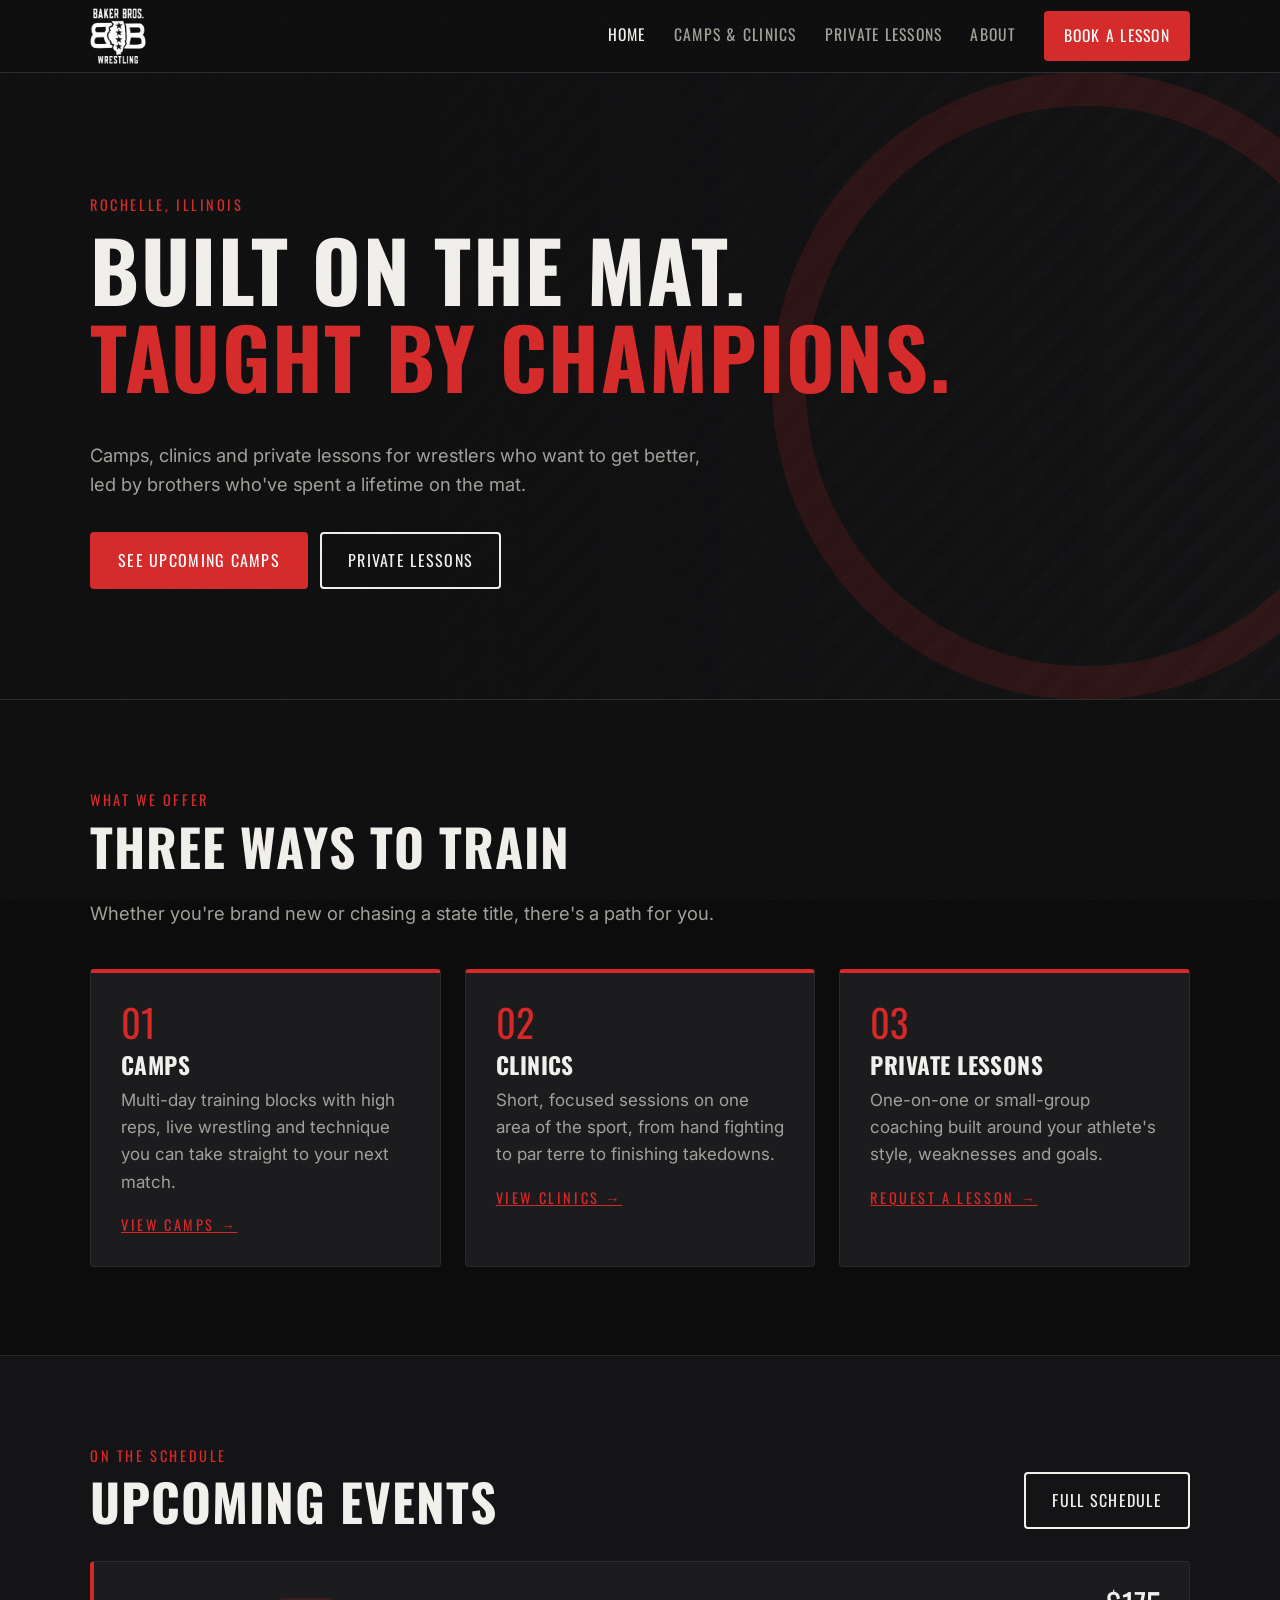
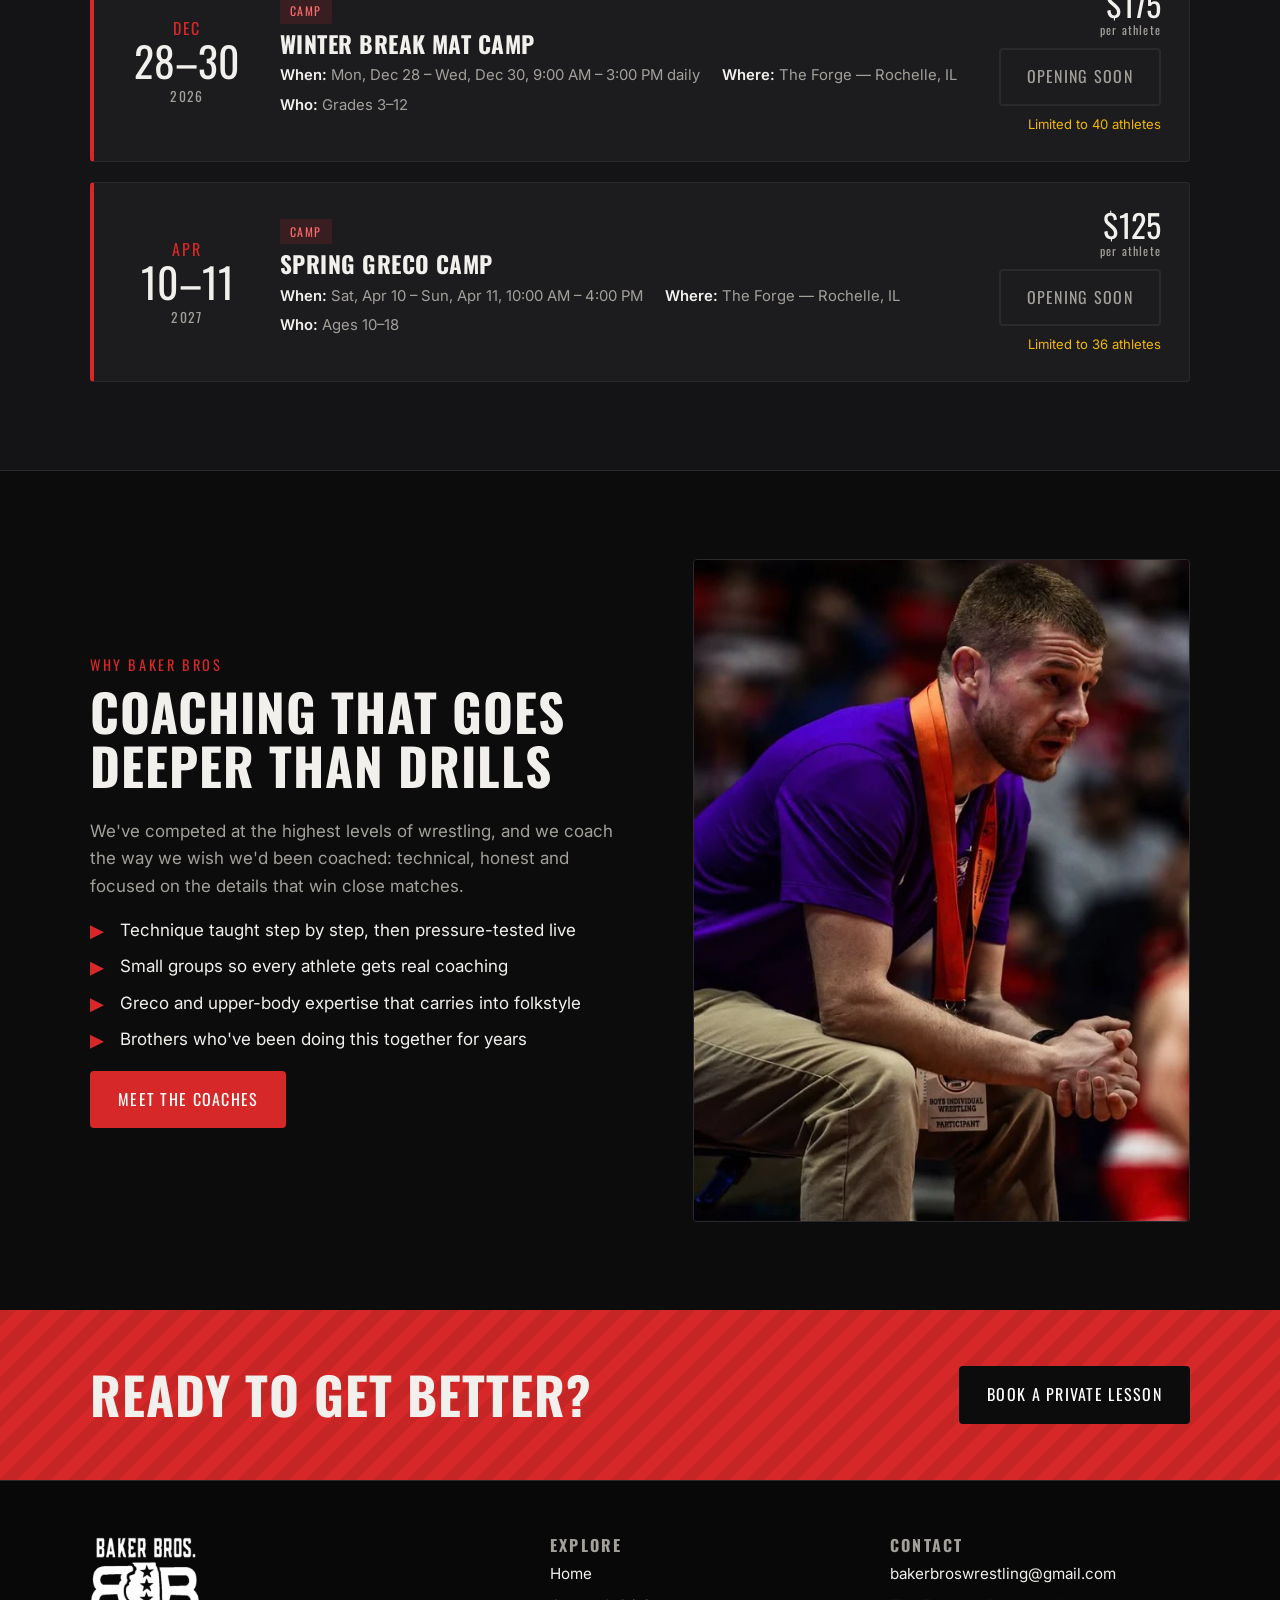
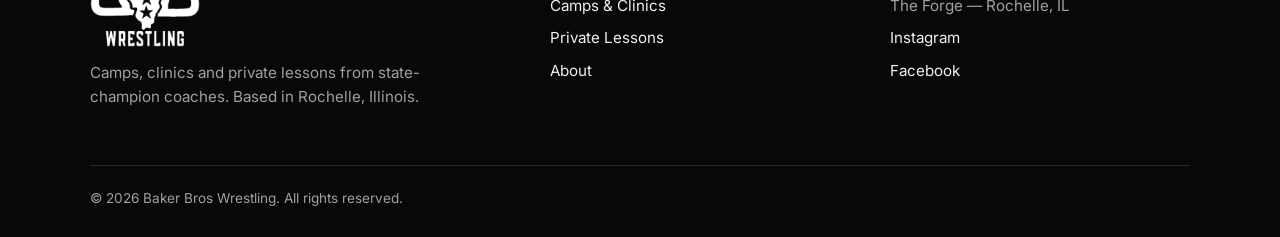
==== index.html @ e5798cdc "Simplify Why Baker Bros wording to highest levels of wrestling Co-Authored-By: Claude Sonnet 5 <nore" ====
<!DOCTYPE html>
<html lang="en">
<head>
  <meta charset="UTF-8">
  <meta name="viewport" content="width=device-width, initial-scale=1">
  <title>Baker Bros Wrestling | Camps, Clinics & Private Lessons</title>
  <meta name="description" content="Wrestling camps, clinics and private lessons in Rochelle, Illinois, led by 2x Illinois state champion and Greco-Roman All-American Nelson Baker.">
  <link rel="icon" href="data:image/svg+xml,<svg xmlns='http://www.w3.org/2000/svg' viewBox='0 0 100 100'><rect width='100' height='100' fill='%230c0c0d'/><text x='50' y='70' font-size='62' font-family='Arial Black,Arial' font-weight='900' text-anchor='middle' fill='%23d62828'>BB</text></svg>">
  <link rel="preconnect" href="https://fonts.googleapis.com">
  <link rel="preconnect" href="https://fonts.gstatic.com" crossorigin>
  <link href="https://fonts.googleapis.com/css2?family=Inter:wght@400;600&family=Oswald:wght@500;700&display=swap" rel="stylesheet">
  <link rel="stylesheet" href="styles.css">
</head>
<body data-page="home">
  <header id="site-header"></header>

  <main>
    <section class="hero">
      <div class="container">
        <span class="eyebrow">Rochelle, Illinois</span>
        <h1>Built on the mat.<span>Taught by champions.</span></h1>
        <p class="lead">Camps, clinics and private lessons for wrestlers who want to get better, led by brothers who've spent a lifetime on the mat.</p>
        <div class="btn-row">
          <a class="btn" href="camps.html">See Upcoming Camps</a>
          <a class="btn ghost" href="lessons.html">Private Lessons</a>
        </div>
      </div>
    </section>

    <section class="section">
      <div class="container">
        <span class="eyebrow">What we offer</span>
        <h2>Three ways to train</h2>
        <p class="lead" style="margin-bottom:40px">Whether you're brand new or chasing a state title, there's a path for you.</p>
        <div class="grid grid-3">
          <div class="card accent-top">
            <span class="num">01</span>
            <h3>Camps</h3>
            <p class="muted">Multi-day training blocks with high reps, live wrestling and technique you can take straight to your next match.</p>
            <a href="camps.html" class="eyebrow" style="margin:0">View camps →</a>
          </div>
          <div class="card accent-top">
            <span class="num">02</span>
            <h3>Clinics</h3>
            <p class="muted">Short, focused sessions on one area of the sport, from hand fighting to par terre to finishing takedowns.</p>
            <a href="camps.html" class="eyebrow" style="margin:0">View clinics →</a>
          </div>
          <div class="card accent-top">
            <span class="num">03</span>
            <h3>Private Lessons</h3>
            <p class="muted">One-on-one or small-group coaching built around your athlete's style, weaknesses and goals.</p>
            <a href="lessons.html" class="eyebrow" style="margin:0">Request a lesson →</a>
          </div>
        </div>
      </div>
    </section>

    <section class="section alt">
      <div class="container">
        <div style="display:flex;justify-content:space-between;align-items:end;gap:20px;flex-wrap:wrap;margin-bottom:32px">
          <div>
            <span class="eyebrow">On the schedule</span>
            <h2 style="margin:0">Upcoming events</h2>
          </div>
          <a class="btn ghost" href="camps.html">Full Schedule</a>
        </div>
        <div id="event-list" class="events" data-limit="2" data-compact="true"></div>
      </div>
    </section>

    <section class="section">
      <div class="container split">
        <div>
          <span class="eyebrow">Why Baker Bros</span>
          <h2>Coaching that goes deeper than drills</h2>
          <p class="muted">We've competed at the highest levels of wrestling, and we coach the way we wish we'd been coached: technical, honest and focused on the details that win close matches.</p>
          <ul class="checklist">
            <li>Technique taught step by step, then pressure-tested live</li>
            <li>Small groups so every athlete gets real coaching</li>
            <li>Greco and upper-body expertise that carries into folkstyle</li>
            <li>Brothers who've been doing this together for years</li>
          </ul>
          <a class="btn" href="about.html">Meet the Coaches</a>
        </div>
        <img class="photo tall" src="images/coach-on-the-mat.webp" alt="A Baker Bros coach watching a match from the edge of the mat" width="597" height="807" loading="lazy">
      </div>
    </section>

    <section class="cta-band">
      <div class="container">
        <h2>Ready to get better?</h2>
        <a class="btn" href="lessons.html#request">Book a Private Lesson</a>
      </div>
    </section>
  </main>

  <footer id="site-footer"></footer>
  <script src="site-data.js"></script>
  <script src="main.js"></script>
</body>
</html>
---- styles.css ----
/* ===========================================================
   Baker Bros Wrestling — site styles
   Change the brand colors in :root to restyle the whole site.
   =========================================================== */
:root {
  --bg: #0c0c0d;
  --bg-2: #141416;
  --bg-3: #1c1c1f;
  --line: #2a2a2e;
  --text: #f2f0ec;
  --muted: #a3a09a;
  --accent: #d62828;        /* main brand red */
  --accent-2: #f2b705;      /* gold highlight */
  --radius: 4px;
  --max: 1140px;
  --head: "Oswald", "Arial Narrow", sans-serif;
  --body: "Inter", system-ui, -apple-system, sans-serif;
}

* { box-sizing: border-box; }
html { scroll-behavior: smooth; }
body {
  margin: 0;
  background: var(--bg);
  color: var(--text);
  font-family: var(--body);
  font-size: 17px;
  line-height: 1.6;
  -webkit-font-smoothing: antialiased;
}
/* subtle grain for the gritty feel */
body::before {
  content: "";
  position: fixed; inset: 0;
  pointer-events: none; z-index: 100;
  opacity: .05;
  background-image: url("data:image/svg+xml,%3Csvg xmlns='http://www.w3.org/2000/svg' width='160' height='160'%3E%3Cfilter id='n'%3E%3CfeTurbulence type='fractalNoise' baseFrequency='.9' numOctaves='2'/%3E%3C/filter%3E%3Crect width='100%25' height='100%25' filter='url(%23n)'/%3E%3C/svg%3E");
}

img { max-width: 100%; display: block; }
a { color: inherit; }
h1, h2, h3, h4 {
  font-family: var(--head);
  text-transform: uppercase;
  letter-spacing: .02em;
  line-height: 1.05;
  margin: 0 0 .5em;
}
h1 { font-size: clamp(2.6rem, 7vw, 5.2rem); }
h2 { font-size: clamp(2rem, 4.5vw, 3.2rem); }
h3 { font-size: 1.45rem; }
p { margin: 0 0 1em; }

.container { width: 100%; max-width: var(--max); margin: 0 auto; padding: 0 20px; }
.section { padding: 88px 0; }
.section.alt { background: var(--bg-2); border-top: 1px solid var(--line); border-bottom: 1px solid var(--line); }
.eyebrow {
  font-family: var(--head);
  color: var(--accent);
  text-transform: uppercase;
  letter-spacing: .18em;
  font-size: .9rem;
  margin-bottom: .6em;
  display: block;
}
.lead { font-size: 1.15rem; color: var(--muted); max-width: 640px; }
.muted { color: var(--muted); }

/* ---------- buttons ---------- */
.btn {
  display: inline-block;
  font-family: var(--head);
  text-transform: uppercase;
  letter-spacing: .08em;
  font-size: 1rem;
  text-decoration: none;
  padding: 14px 26px;
  border-radius: var(--radius);
  border: 2px solid var(--accent);
  background: var(--accent);
  color: #fff;
  cursor: pointer;
  transition: background .15s, color .15s, transform .15s;
}
.btn:hover { background: #b51f1f; border-color: #b51f1f; transform: translateY(-1px); }
.btn.ghost { background: transparent; color: var(--text); border-color: var(--text); }
.btn.ghost:hover { background: var(--text); color: var(--bg); }
.btn.disabled { background: var(--bg-3); border-color: var(--line); color: var(--muted); pointer-events: none; }
.btn-row { display: flex; flex-wrap: wrap; gap: 12px; }

/* ---------- header / nav ---------- */
.site-header {
  position: sticky; top: 0; z-index: 50;
  background: rgba(12,12,13,.92);
  backdrop-filter: blur(8px);
  border-bottom: 1px solid var(--line);
}
.nav { display: flex; align-items: center; justify-content: space-between; height: 72px; }
.logo { text-decoration: none; display: flex; line-height: 1; }
.logo img { height: 56px; width: auto; }
.logo-footer img { height: 110px; }
.nav-links { display: flex; align-items: center; gap: 28px; list-style: none; margin: 0; padding: 0; }
.nav-links a {
  font-family: var(--head); text-transform: uppercase; letter-spacing: .08em;
  text-decoration: none; font-size: .98rem; color: var(--muted);
}
.nav-links a:hover, .nav-links a.active { color: var(--text); }
.nav-links .btn { color: #fff; padding: 10px 18px; }
.nav-toggle { display: none; background: none; border: 0; color: var(--text); font-size: 1.8rem; cursor: pointer; }

@media (max-width: 800px) {
  .nav-toggle { display: block; }
  .nav-links {
    display: none;
    position: absolute; top: 72px; left: 0; right: 0;
    flex-direction: column; align-items: stretch; gap: 0;
    background: var(--bg-2); border-bottom: 1px solid var(--line);
  }
  .nav-links.open { display: flex; }
  .nav-links li a { display: block; padding: 16px 20px; border-top: 1px solid var(--line); }
  .nav-links .btn { margin: 12px 20px 16px; text-align: center; }
}

/* ---------- hero ---------- */
.hero {
  position: relative;
  padding: 120px 0 110px;
  overflow: hidden;
  background:
    linear-gradient(90deg, rgba(12,12,13,.96) 30%, rgba(12,12,13,.55)),
    repeating-linear-gradient(135deg, #17171a 0 14px, #121214 14px 28px);
  border-bottom: 1px solid var(--line);
}
.hero::after {
  content: "";
  position: absolute; right: -120px; top: 50%;
  width: 560px; height: 560px; transform: translateY(-50%);
  border: 34px solid var(--accent); border-radius: 50%;
  opacity: .14;
}
.hero .container { position: relative; z-index: 1; }
.hero h1 span { color: var(--accent); display: block; }
.hero .lead { margin-bottom: 32px; }
.page-hero { padding: 80px 0 64px; }
.page-hero::after { width: 380px; height: 380px; border-width: 24px; }

/* ---------- stat strip ---------- */
.stats { display: grid; grid-template-columns: repeat(3, 1fr); border-bottom: 1px solid var(--line); background: var(--bg-2); }
.stat { padding: 28px 20px; text-align: center; border-right: 1px solid var(--line); }
.stat:last-child { border-right: 0; }
.stat b { display: block; font-family: var(--head); font-size: 2.2rem; color: var(--accent-2); line-height: 1; }
.stat span { font-size: .85rem; text-transform: uppercase; letter-spacing: .12em; color: var(--muted); }
@media (max-width: 640px) {
  .stats { grid-template-columns: 1fr; }
  .stat { border-right: 0; border-bottom: 1px solid var(--line); }
}

/* ---------- cards / grids ---------- */
.grid { display: grid; gap: 24px; }
.grid-2 { grid-template-columns: repeat(2, 1fr); }
.grid-3 { grid-template-columns: repeat(3, 1fr); }
@media (max-width: 900px) { .grid-3 { grid-template-columns: 1fr 1fr; } }
@media (max-width: 640px) { .grid-2, .grid-3 { grid-template-columns: 1fr; } }

.card {
  background: var(--bg-3);
  border: 1px solid var(--line);
  border-radius: var(--radius);
  padding: 30px;
  position: relative;
}
.card.accent-top { border-top: 4px solid var(--accent); }
.card h3 { margin-bottom: .4em; }
.card p:last-child { margin-bottom: 0; }
.card .num { font-family: var(--head); color: var(--accent); font-size: 2.4rem; line-height: 1; display: block; margin-bottom: 12px; }

.split { display: grid; grid-template-columns: 1.1fr 1fr; gap: 56px; align-items: center; }
@media (max-width: 860px) { .split { grid-template-columns: 1fr; gap: 32px; } }

.photo-ph {
  aspect-ratio: 4 / 3;
  border-radius: var(--radius);
  border: 1px dashed #3a3a40;
  background: repeating-linear-gradient(45deg, #18181b 0 10px, #1d1d21 10px 20px);
  display: grid; place-items: center;
  color: var(--muted);
  font-family: var(--head); text-transform: uppercase; letter-spacing: .12em; font-size: .9rem;
  text-align: center; padding: 16px;
}
.photo-ph.tall { aspect-ratio: 3 / 4; }
.photo { width: 100%; height: auto; border-radius: var(--radius); border: 1px solid var(--line); object-fit: cover; object-position: 50% 30%; }
.photo.tall { aspect-ratio: 3 / 4; }

.checklist { list-style: none; padding: 0; margin: 0 0 1em; }
.checklist li { padding-left: 30px; position: relative; margin-bottom: .55em; }
.checklist li::before {
  content: ""; position: absolute; left: 0; top: .5em;
  width: 14px; height: 14px; background: var(--accent);
  clip-path: polygon(0 0, 100% 50%, 0 100%);
}

/* ---------- events ---------- */
.filters { display: flex; gap: 10px; flex-wrap: wrap; margin-bottom: 28px; }
.filter {
  font-family: var(--head); text-transform: uppercase; letter-spacing: .08em;
  background: transparent; color: var(--muted);
  border: 1px solid var(--line); border-radius: 999px;
  padding: 8px 18px; cursor: pointer; font-size: .95rem;
}
.filter.active, .filter:hover { color: var(--text); border-color: var(--accent); }

.events { display: grid; gap: 20px; }
.event {
  display: grid; grid-template-columns: 130px 1fr auto; gap: 28px; align-items: center;
  background: var(--bg-3); border: 1px solid var(--line); border-left: 4px solid var(--accent);
  border-radius: var(--radius); padding: 26px 28px;
}
.event.clinic { border-left-color: var(--accent-2); }
.event-date { text-align: center; font-family: var(--head); text-transform: uppercase; line-height: 1; }
.event-date .m { color: var(--accent); letter-spacing: .12em; font-size: 1rem; }
.event-date .d { font-size: 2.6rem; display: block; margin: 4px 0; }
.event-date .y { color: var(--muted); font-size: .85rem; letter-spacing: .1em; }
.tag {
  display: inline-block; font-family: var(--head); text-transform: uppercase; letter-spacing: .12em;
  font-size: .75rem; padding: 3px 10px; border-radius: 2px; margin-bottom: 8px;
  background: rgba(214,40,40,.15); color: #ff6b6b;
}
.event.clinic .tag { background: rgba(242,183,5,.12); color: var(--accent-2); }
.event h3 { margin-bottom: .35em; }
.meta { display: flex; flex-wrap: wrap; gap: 6px 22px; color: var(--muted); font-size: .93rem; margin-bottom: 8px; }
.meta b { color: var(--text); font-weight: 600; }
.event .price { font-family: var(--head); font-size: 2rem; text-align: right; line-height: 1; margin-bottom: 12px; }
.event .price small { display: block; font-size: .75rem; color: var(--muted); letter-spacing: .1em; margin-top: 4px; }
.event-cta { text-align: right; }
.spots { font-size: .82rem; color: var(--accent-2); margin-top: 8px; }
.empty { padding: 40px; text-align: center; border: 1px dashed var(--line); border-radius: var(--radius); color: var(--muted); }
@media (max-width: 800px) {
  .event { grid-template-columns: 1fr; gap: 14px; }
  .event-date { text-align: left; display: flex; gap: 10px; align-items: baseline; }
  .event-date .d { font-size: 1.8rem; margin: 0; }
  .event .price, .event-cta { text-align: left; }
}

/* ---------- pricing ---------- */
.price-card { text-align: center; }
.price-card .amount { font-family: var(--head); font-size: 3.2rem; line-height: 1; margin: 10px 0 4px; }
.price-card .per { color: var(--muted); font-size: .9rem; text-transform: uppercase; letter-spacing: .1em; margin-bottom: 18px; display: block; }
.price-card.featured { border-color: var(--accent); box-shadow: 0 0 0 1px var(--accent); }
.badge {
  position: absolute; top: -12px; left: 50%; transform: translateX(-50%);
  background: var(--accent); color: #fff; font-family: var(--head); text-transform: uppercase;
  letter-spacing: .12em; font-size: .72rem; padding: 4px 12px; border-radius: 2px;
}

/* ---------- forms ---------- */
.form { display: grid; gap: 18px; }
.form-row { display: grid; grid-template-columns: 1fr 1fr; gap: 18px; }
@media (max-width: 640px) { .form-row { grid-template-columns: 1fr; } }
label { display: block; font-family: var(--head); text-transform: uppercase; letter-spacing: .08em; font-size: .85rem; margin-bottom: 6px; color: var(--muted); }
input, select, textarea {
  width: 100%; font: inherit; color: var(--text);
  background: var(--bg); border: 1px solid var(--line); border-radius: var(--radius);
  padding: 12px 14px;
}
input:focus, select:focus, textarea:focus { outline: none; border-color: var(--accent); }
textarea { min-height: 120px; resize: vertical; }
.hp { position: absolute; left: -9999px; }
.form-note { font-size: .85rem; color: var(--muted); }
.form-status { display: none; padding: 14px 16px; border-radius: var(--radius); }
.form-status.ok { display: block; background: rgba(46,160,67,.15); border: 1px solid #2ea043; }
.form-status.err { display: block; background: rgba(214,40,40,.12); border: 1px solid var(--accent); }

/* ---------- faq ---------- */
details { border-bottom: 1px solid var(--line); padding: 18px 0; }
details summary {
  cursor: pointer; list-style: none; font-family: var(--head); text-transform: uppercase;
  letter-spacing: .04em; font-size: 1.2rem; display: flex; justify-content: space-between; gap: 16px;
}
details summary::-webkit-details-marker { display: none; }
details summary::after { content: "+"; color: var(--accent); font-size: 1.5rem; line-height: 1; }
details[open] summary::after { content: "–"; }
details p { margin: 12px 0 0; color: var(--muted); }

/* ---------- CTA band ---------- */
.cta-band {
  background: var(--accent);
  padding: 56px 0;
  background-image: repeating-linear-gradient(135deg, rgba(0,0,0,.08) 0 12px, transparent 12px 24px);
}
.cta-band .container { display: flex; justify-content: space-between; align-items: center; gap: 24px; flex-wrap: wrap; }
.cta-band h2 { margin: 0; }
.cta-band .btn { background: var(--bg); border-color: var(--bg); }
.cta-band .btn:hover { background: #000; border-color: #000; }

/* ---------- footer ---------- */
.site-footer { background: #080809; border-top: 1px solid var(--line); padding: 56px 0 28px; font-size: .95rem; }
.footer-grid { display: grid; grid-template-columns: 1.4fr 1fr 1fr; gap: 40px; margin-bottom: 40px; }
.site-footer h4 { font-size: 1rem; color: var(--muted); letter-spacing: .14em; }
.site-footer ul { list-style: none; padding: 0; margin: 0; }
.site-footer li { margin-bottom: 8px; }
.site-footer a { color: var(--text); text-decoration: none; }
.site-footer a:hover { color: var(--accent); }
.copyright { border-top: 1px solid var(--line); padding-top: 22px; color: var(--muted); font-size: .85rem; }
@media (max-width: 760px) { .footer-grid { grid-template-columns: 1fr; gap: 28px; } }
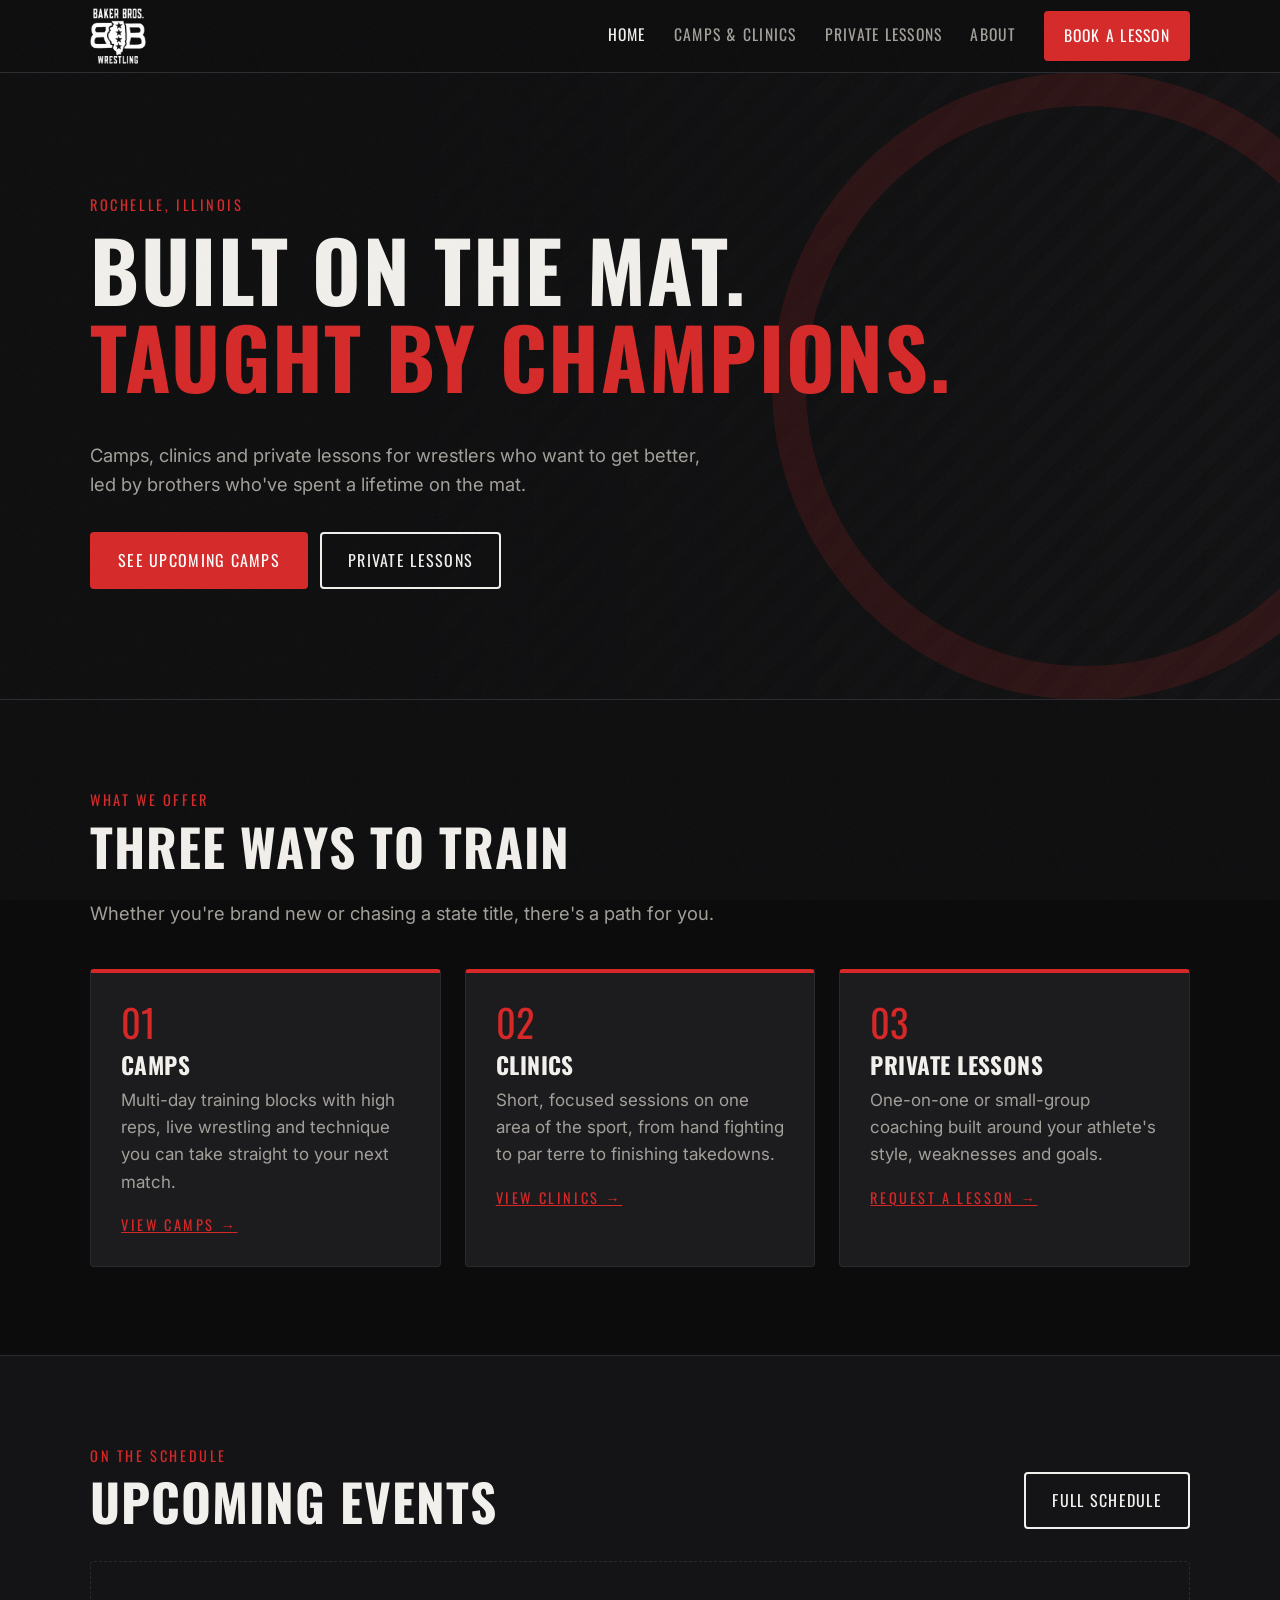
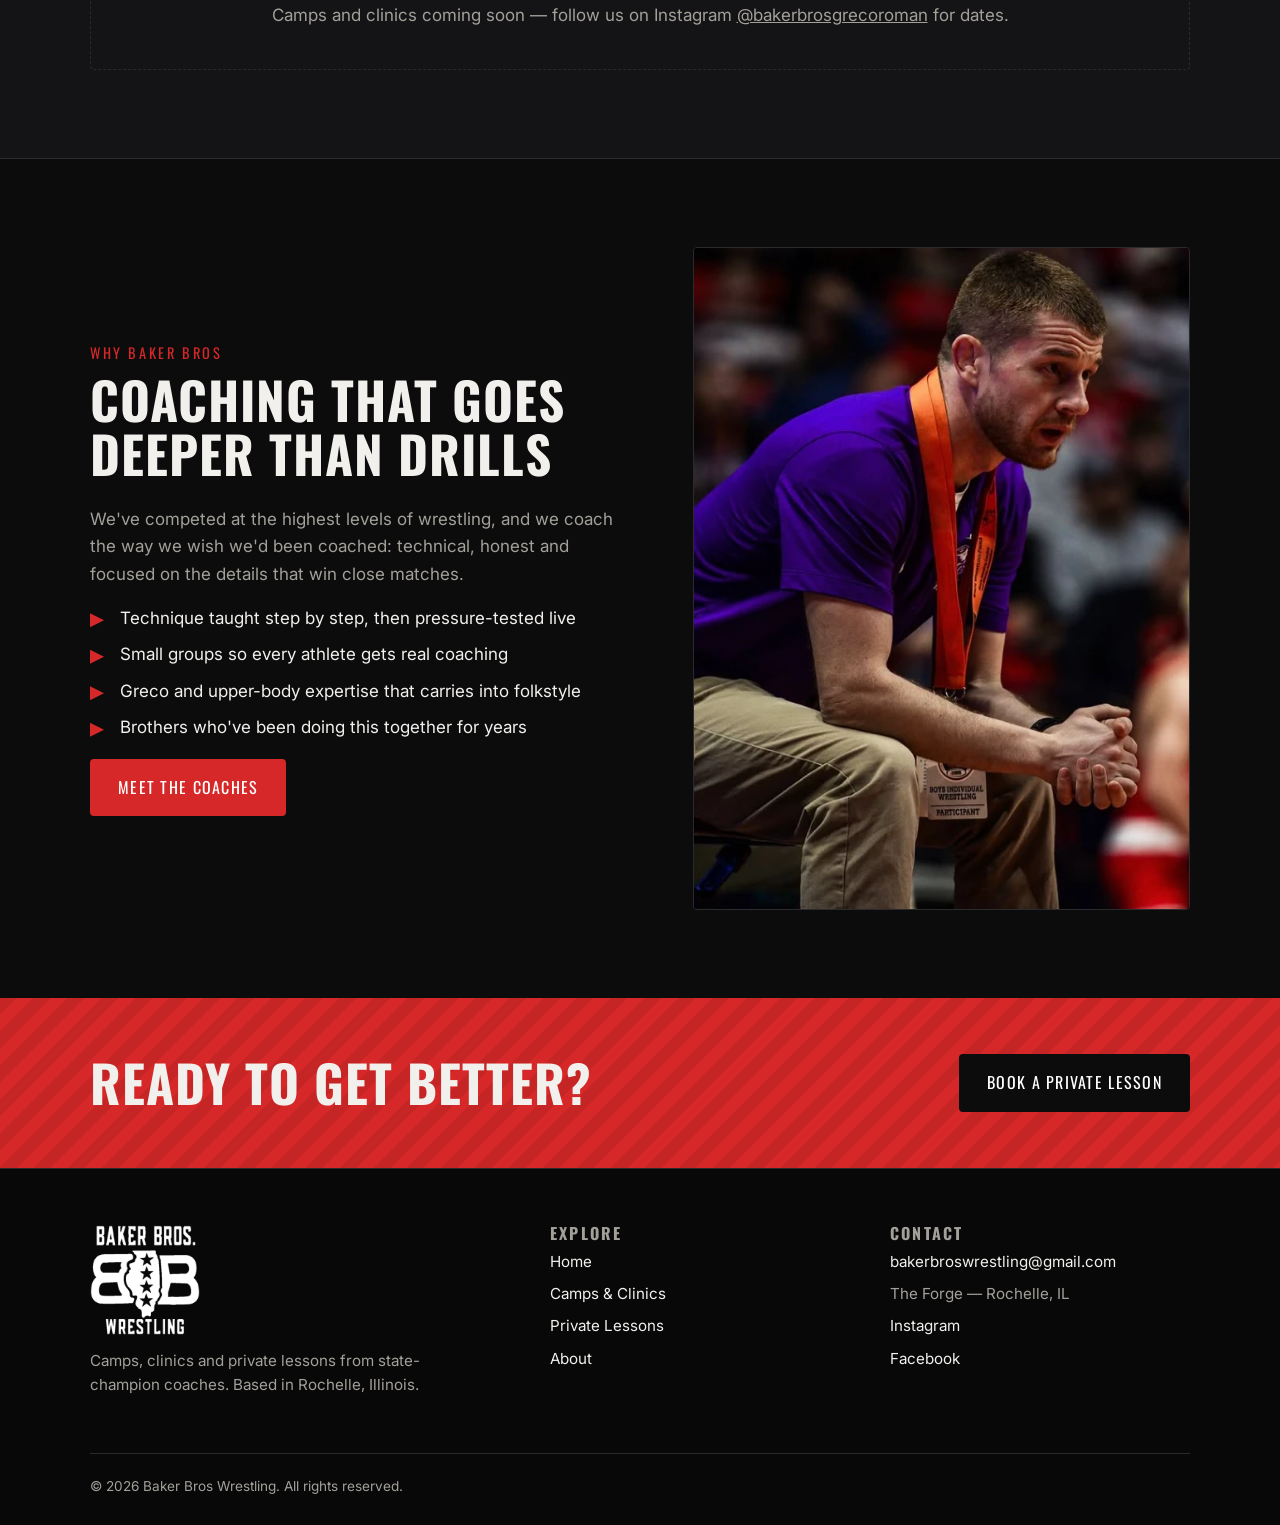
==== commit d4584684: "Add Open Graph/Twitter meta tags so link previews (text messages) show the logo instead of a page ph" ====
--- a/index.html
+++ b/index.html
@@ -5,7 +5,14 @@
   <meta name="viewport" content="width=device-width, initial-scale=1">
   <title>Baker Bros Wrestling | Camps, Clinics & Private Lessons</title>
   <meta name="description" content="Wrestling camps, clinics and private lessons in Rochelle, Illinois, led by 2x Illinois state champion and Greco-Roman All-American Nelson Baker.">
-  <link rel="icon" href="data:image/svg+xml,<svg xmlns='http://www.w3.org/2000/svg' viewBox='0 0 100 100'><rect width='100' height='100' fill='%230c0c0d'/><text x='50' y='70' font-size='62' font-family='Arial Black,Arial' font-weight='900' text-anchor='middle' fill='%23d62828'>BB</text></svg>">
+  <meta property="og:title" content="Baker Bros Wrestling | Camps, Clinics & Private Lessons">
+  <meta property="og:description" content="Wrestling camps, clinics and private lessons in Rochelle, Illinois, led by 2x Illinois state champion and Greco-Roman All-American Nelson Baker.">
+  <meta property="og:image" content="https://baker-brothers-website.vercel.app/images/apple-touch-icon.png">
+  <meta property="og:url" content="https://baker-brothers-website.vercel.app/">
+  <meta name="twitter:card" content="summary">
+  <meta name="twitter:image" content="https://baker-brothers-website.vercel.app/images/apple-touch-icon.png">
+  <link rel="icon" type="image/png" href="images/favicon.png">
+  <link rel="apple-touch-icon" href="images/apple-touch-icon.png">
   <link rel="preconnect" href="https://fonts.googleapis.com">
   <link rel="preconnect" href="https://fonts.gstatic.com" crossorigin>
   <link href="https://fonts.googleapis.com/css2?family=Inter:wght@400;600&family=Oswald:wght@500;700&display=swap" rel="stylesheet">
--- a/styles.css
+++ b/styles.css
@@ -190,6 +190,7 @@
 .photo-ph.tall { aspect-ratio: 3 / 4; }
 .photo { width: 100%; height: auto; border-radius: var(--radius); border: 1px solid var(--line); object-fit: cover; object-position: 50% 30%; }
 .photo.tall { aspect-ratio: 3 / 4; }
+.photo-logo { aspect-ratio: 4 / 3; object-fit: contain; padding: 28px; background: var(--bg-2); }
 
 .checklist { list-style: none; padding: 0; margin: 0 0 1em; }
 .checklist li { padding-left: 30px; position: relative; margin-bottom: .55em; }
@@ -280,6 +281,7 @@
 details summary::after { content: "+"; color: var(--accent); font-size: 1.5rem; line-height: 1; }
 details[open] summary::after { content: "–"; }
 details p { margin: 12px 0 0; color: var(--muted); }
+details p a { color: var(--text); text-decoration: underline; }
 
 /* ---------- CTA band ---------- */
 .cta-band {
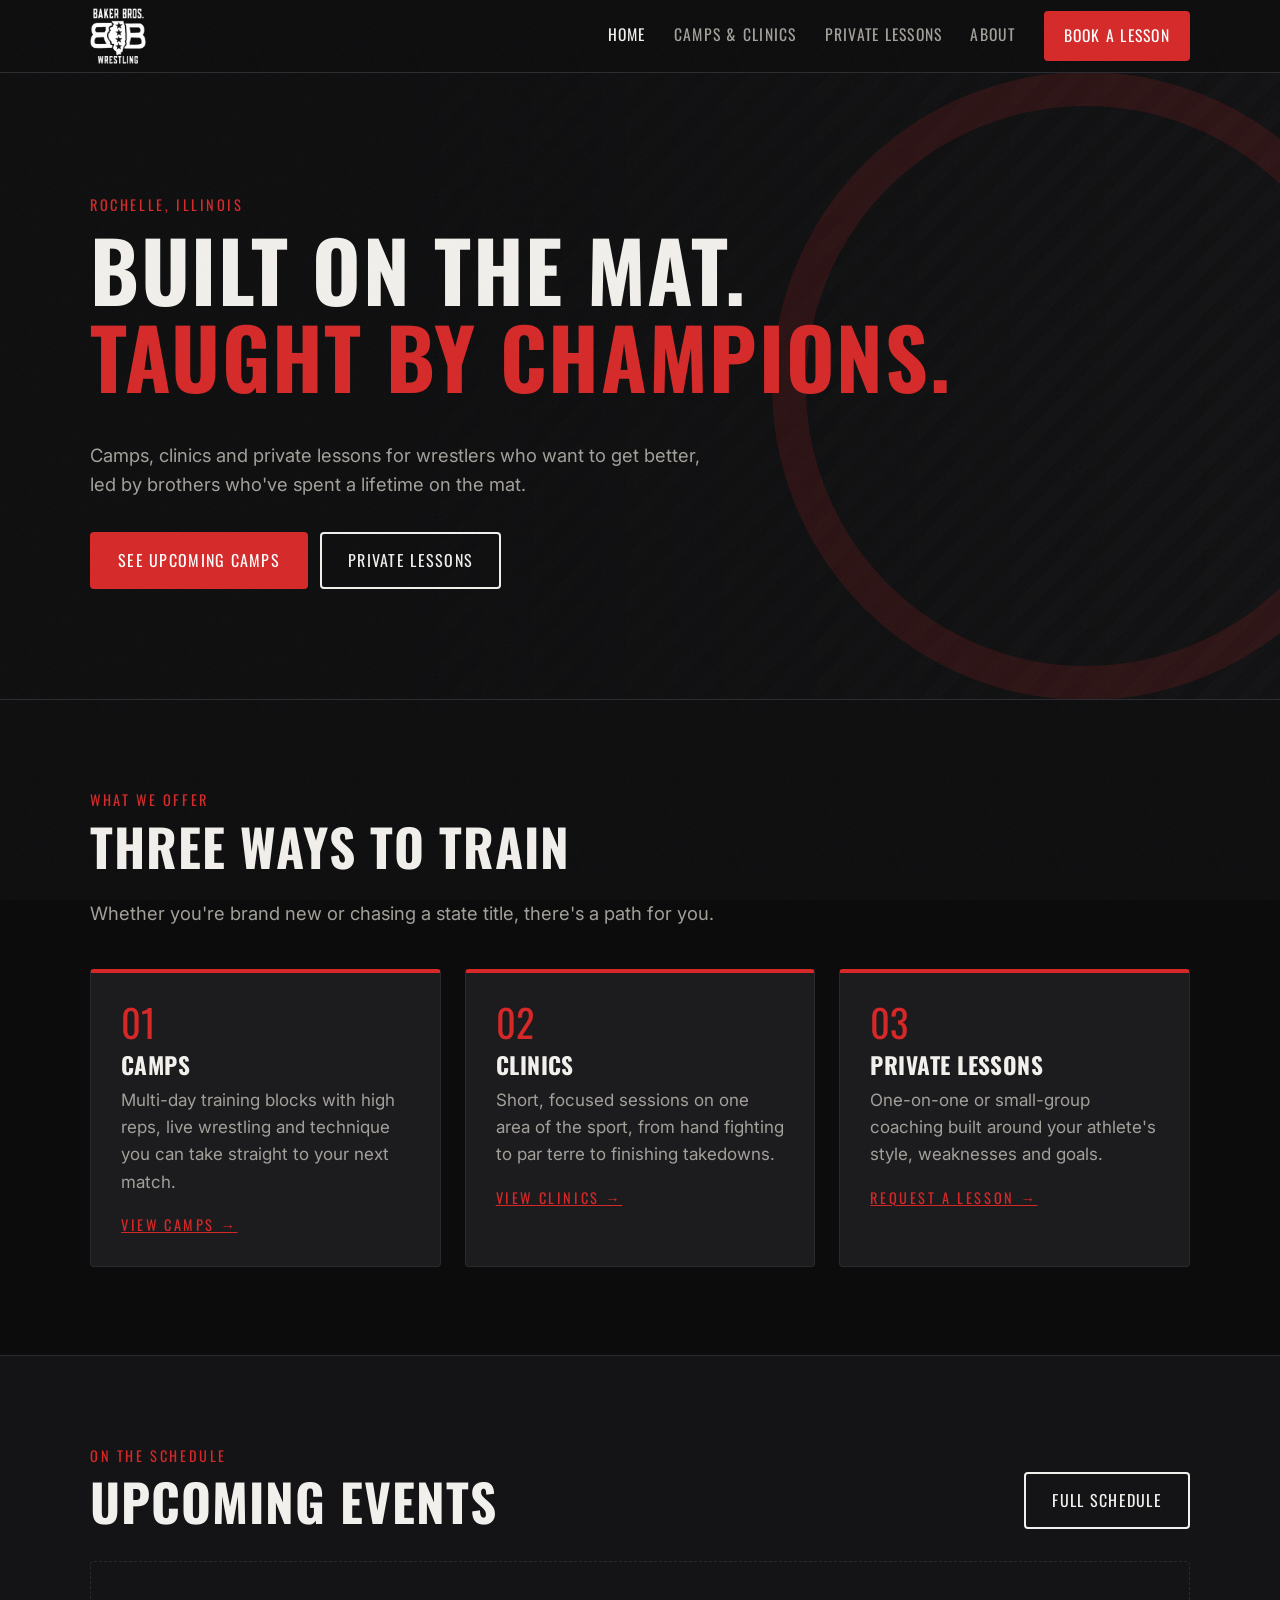
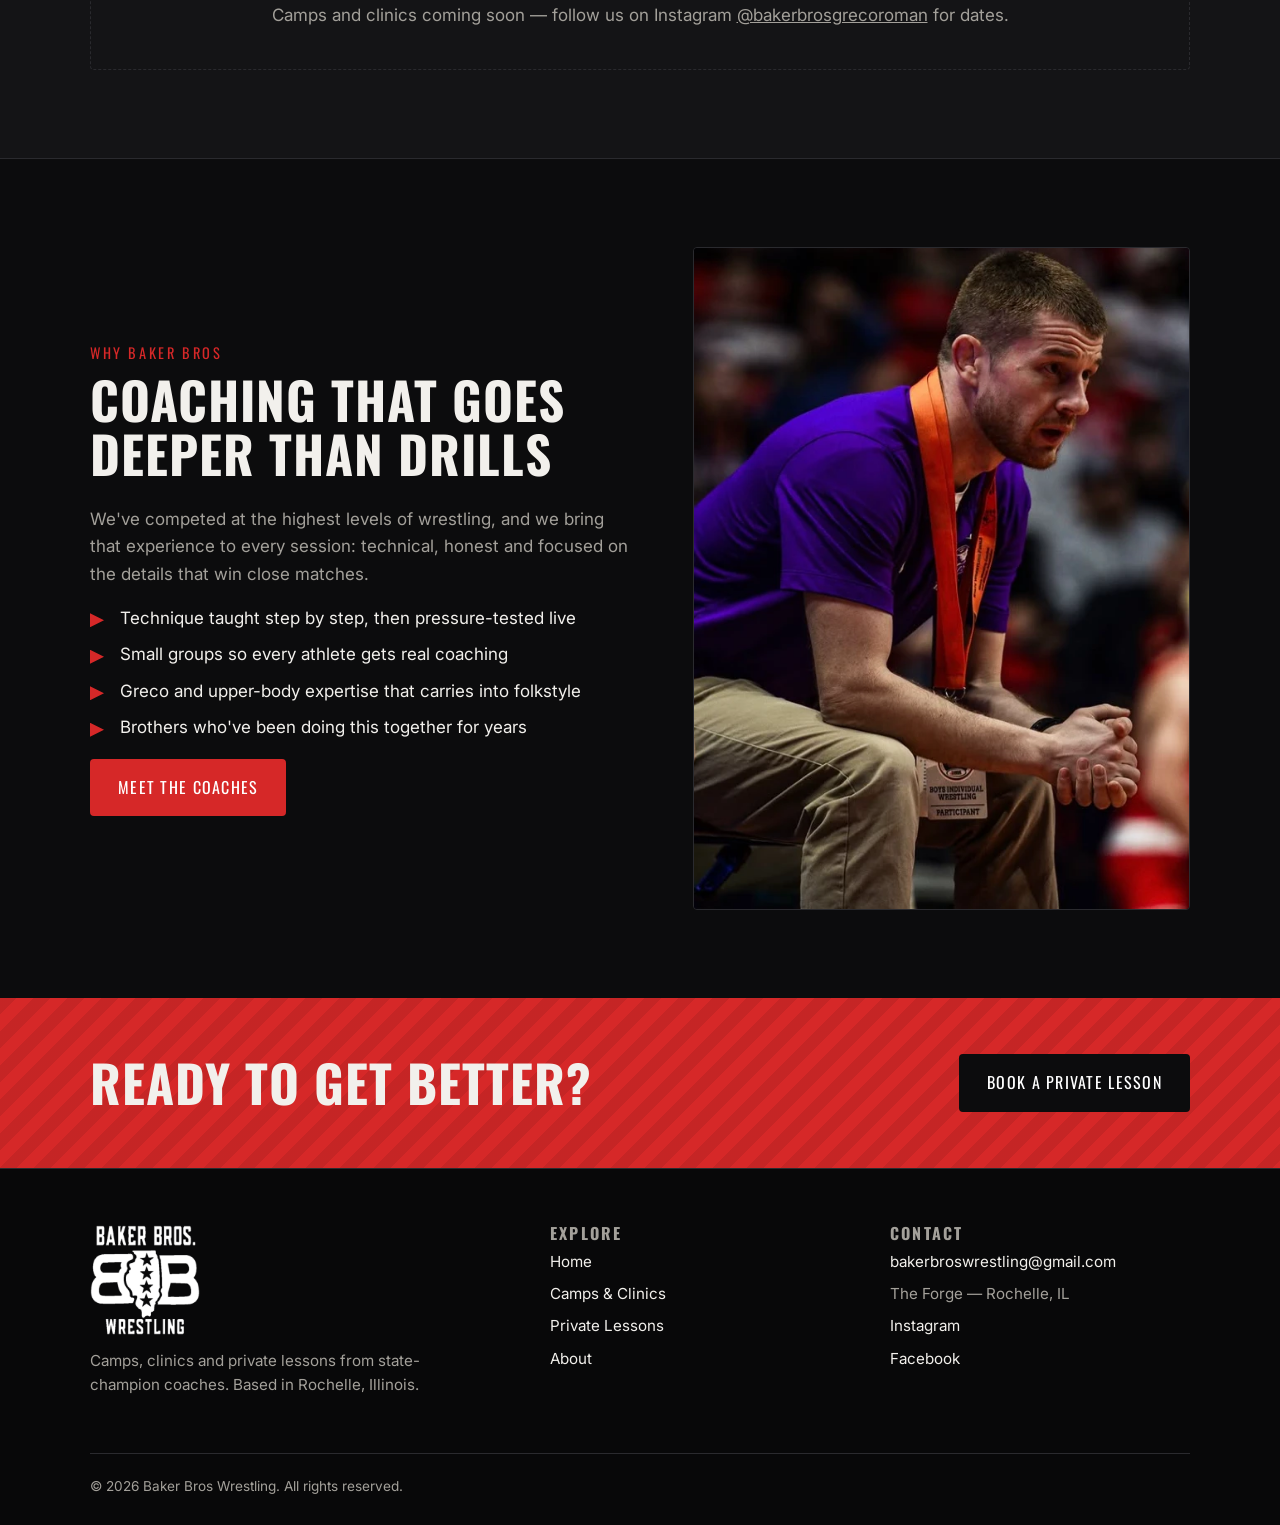
==== commit a9e5d946: "Reword home page coaching blurb to not imply past coaches were lacking Co-Authored-By: Claude Sonnet" ====
--- a/index.html
+++ b/index.html
@@ -80,7 +80,7 @@
         <div>
           <span class="eyebrow">Why Baker Bros</span>
           <h2>Coaching that goes deeper than drills</h2>
-          <p class="muted">We've competed at the highest levels of wrestling, and we coach the way we wish we'd been coached: technical, honest and focused on the details that win close matches.</p>
+          <p class="muted">We've competed at the highest levels of wrestling, and we bring that experience to every session: technical, honest and focused on the details that win close matches.</p>
           <ul class="checklist">
             <li>Technique taught step by step, then pressure-tested live</li>
             <li>Small groups so every athlete gets real coaching</li>
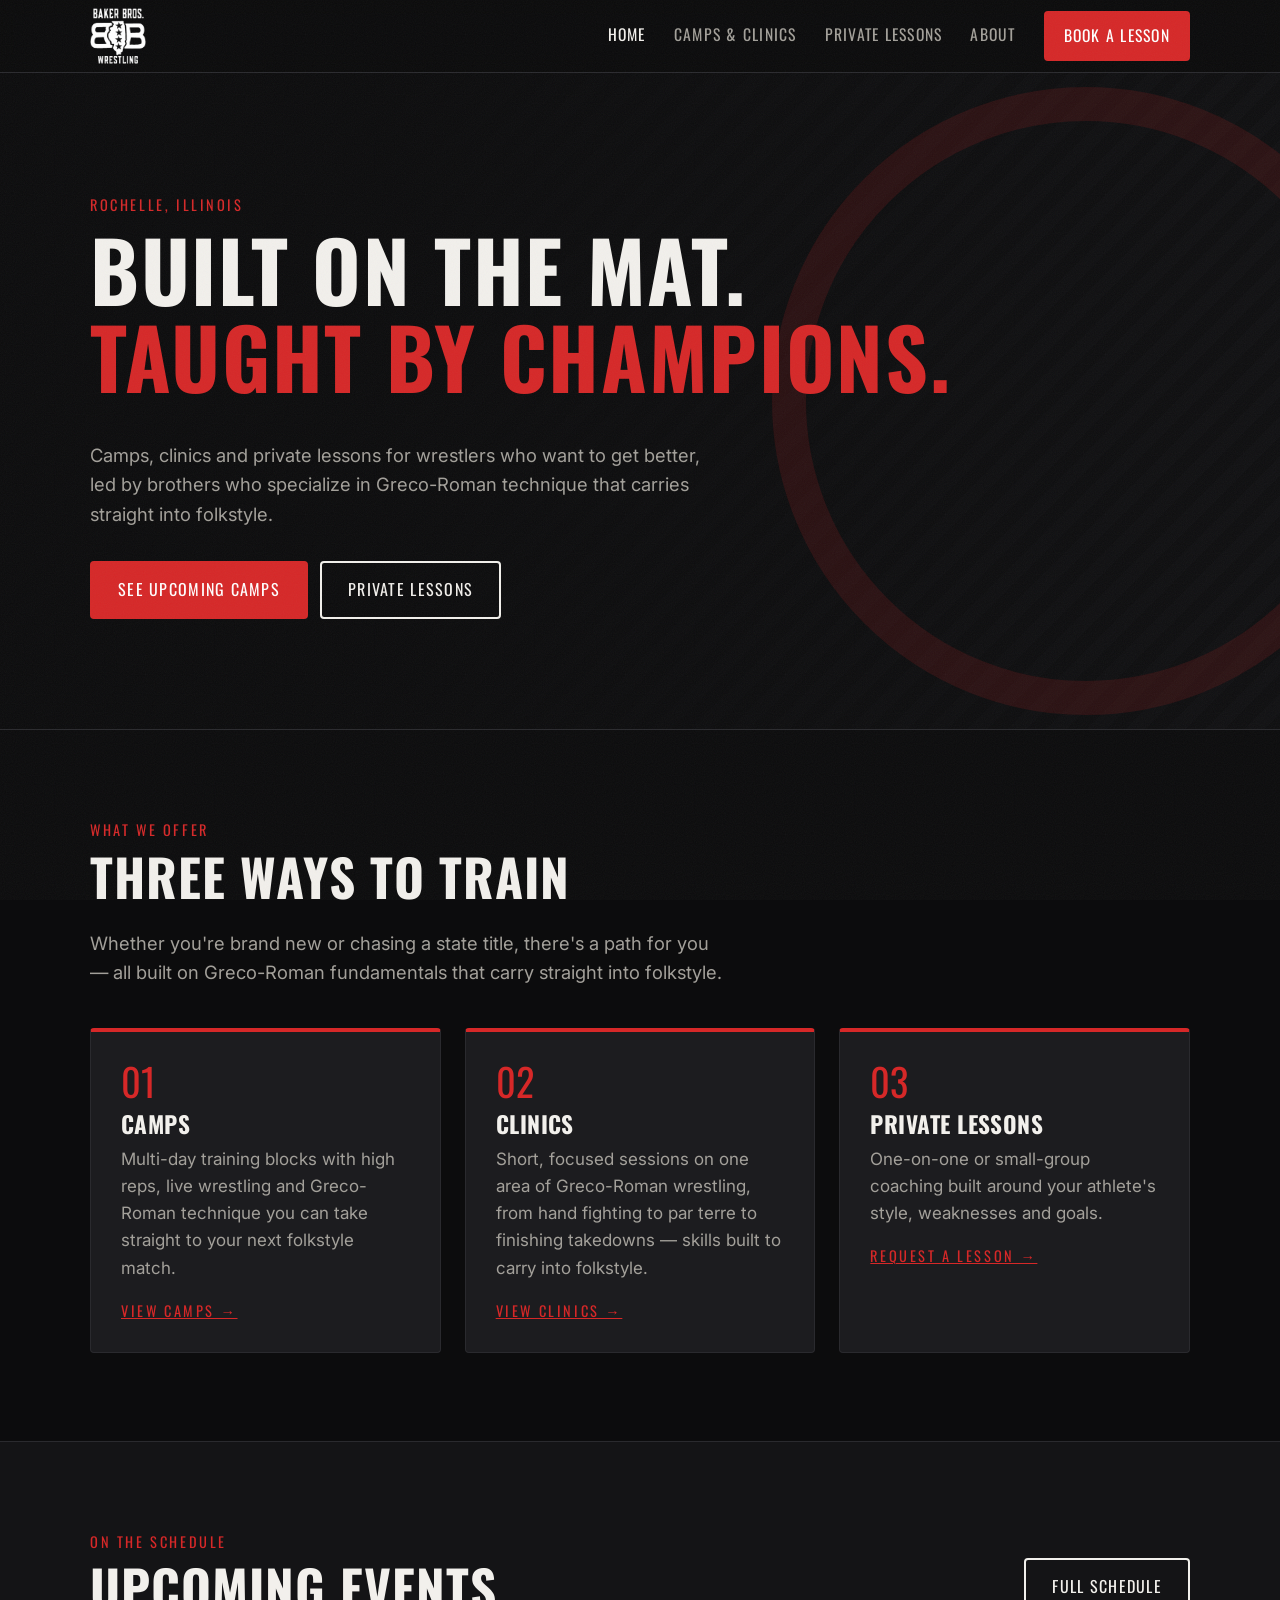
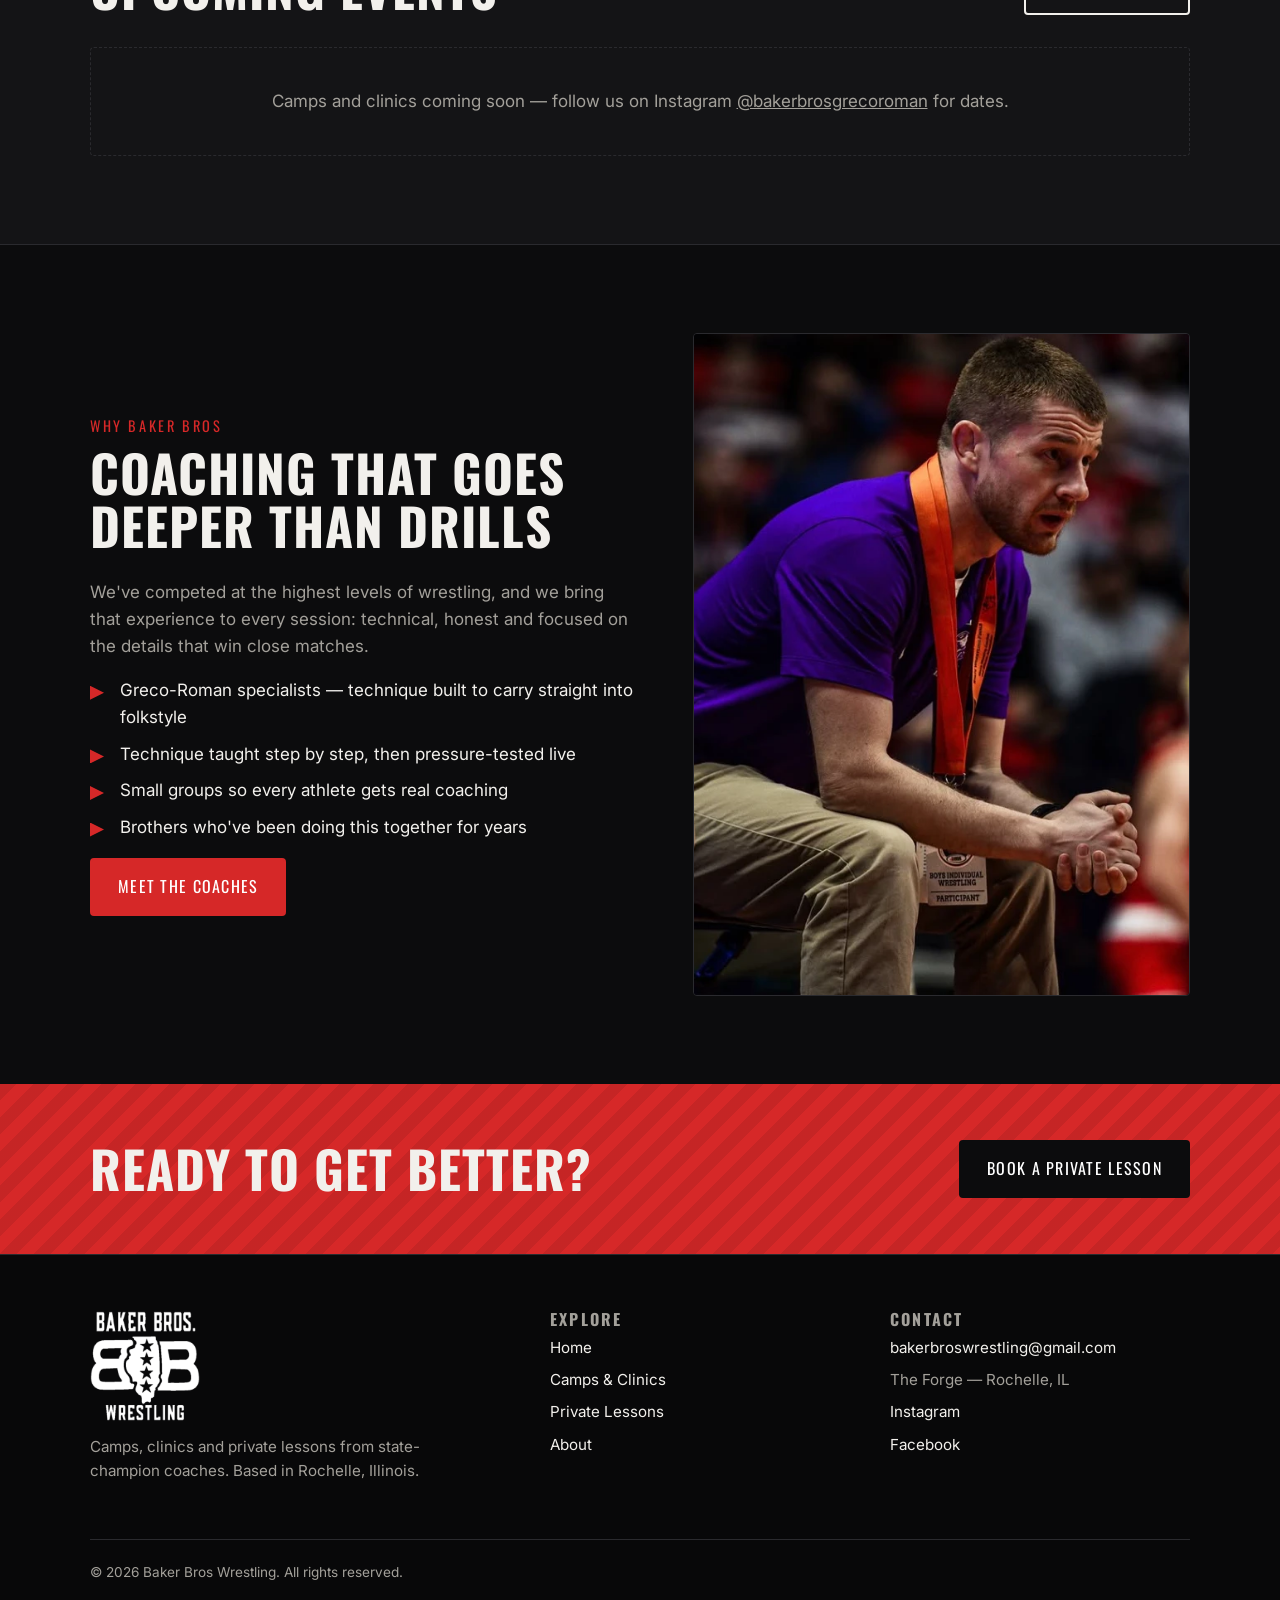
==== commit fec6920c: "Emphasize Greco-Roman specialization and folkstyle carryover across the site Co-Authored-By: Claude " ====
--- a/index.html
+++ b/index.html
@@ -4,9 +4,9 @@
   <meta charset="UTF-8">
   <meta name="viewport" content="width=device-width, initial-scale=1">
   <title>Baker Bros Wrestling | Camps, Clinics & Private Lessons</title>
-  <meta name="description" content="Wrestling camps, clinics and private lessons in Rochelle, Illinois, led by 2x Illinois state champion and Greco-Roman All-American Nelson Baker.">
+  <meta name="description" content="Greco-Roman wrestling camps, clinics and private lessons in Rochelle, Illinois — technique that carries straight into folkstyle. Led by 2x Illinois state champion and Greco-Roman All-American Nelson Baker.">
   <meta property="og:title" content="Baker Bros Wrestling | Camps, Clinics & Private Lessons">
-  <meta property="og:description" content="Wrestling camps, clinics and private lessons in Rochelle, Illinois, led by 2x Illinois state champion and Greco-Roman All-American Nelson Baker.">
+  <meta property="og:description" content="Greco-Roman wrestling camps, clinics and private lessons in Rochelle, Illinois — technique that carries straight into folkstyle. Led by 2x Illinois state champion and Greco-Roman All-American Nelson Baker.">
   <meta property="og:image" content="https://baker-brothers-website.vercel.app/images/apple-touch-icon.png">
   <meta property="og:url" content="https://baker-brothers-website.vercel.app/">
   <meta name="twitter:card" content="summary">
@@ -26,7 +26,7 @@
       <div class="container">
         <span class="eyebrow">Rochelle, Illinois</span>
         <h1>Built on the mat.<span>Taught by champions.</span></h1>
-        <p class="lead">Camps, clinics and private lessons for wrestlers who want to get better, led by brothers who've spent a lifetime on the mat.</p>
+        <p class="lead">Camps, clinics and private lessons for wrestlers who want to get better, led by brothers who specialize in Greco-Roman technique that carries straight into folkstyle.</p>
         <div class="btn-row">
           <a class="btn" href="camps.html">See Upcoming Camps</a>
           <a class="btn ghost" href="lessons.html">Private Lessons</a>
@@ -38,18 +38,18 @@
       <div class="container">
         <span class="eyebrow">What we offer</span>
         <h2>Three ways to train</h2>
-        <p class="lead" style="margin-bottom:40px">Whether you're brand new or chasing a state title, there's a path for you.</p>
+        <p class="lead" style="margin-bottom:40px">Whether you're brand new or chasing a state title, there's a path for you — all built on Greco-Roman fundamentals that carry straight into folkstyle.</p>
         <div class="grid grid-3">
           <div class="card accent-top">
             <span class="num">01</span>
             <h3>Camps</h3>
-            <p class="muted">Multi-day training blocks with high reps, live wrestling and technique you can take straight to your next match.</p>
+            <p class="muted">Multi-day training blocks with high reps, live wrestling and Greco-Roman technique you can take straight to your next folkstyle match.</p>
             <a href="camps.html" class="eyebrow" style="margin:0">View camps →</a>
           </div>
           <div class="card accent-top">
             <span class="num">02</span>
             <h3>Clinics</h3>
-            <p class="muted">Short, focused sessions on one area of the sport, from hand fighting to par terre to finishing takedowns.</p>
+            <p class="muted">Short, focused sessions on one area of Greco-Roman wrestling, from hand fighting to par terre to finishing takedowns — skills built to carry into folkstyle.</p>
             <a href="camps.html" class="eyebrow" style="margin:0">View clinics →</a>
           </div>
           <div class="card accent-top">
@@ -82,9 +82,9 @@
           <h2>Coaching that goes deeper than drills</h2>
           <p class="muted">We've competed at the highest levels of wrestling, and we bring that experience to every session: technical, honest and focused on the details that win close matches.</p>
           <ul class="checklist">
+            <li>Greco-Roman specialists — technique built to carry straight into folkstyle</li>
             <li>Technique taught step by step, then pressure-tested live</li>
             <li>Small groups so every athlete gets real coaching</li>
-            <li>Greco and upper-body expertise that carries into folkstyle</li>
             <li>Brothers who've been doing this together for years</li>
           </ul>
           <a class="btn" href="about.html">Meet the Coaches</a>
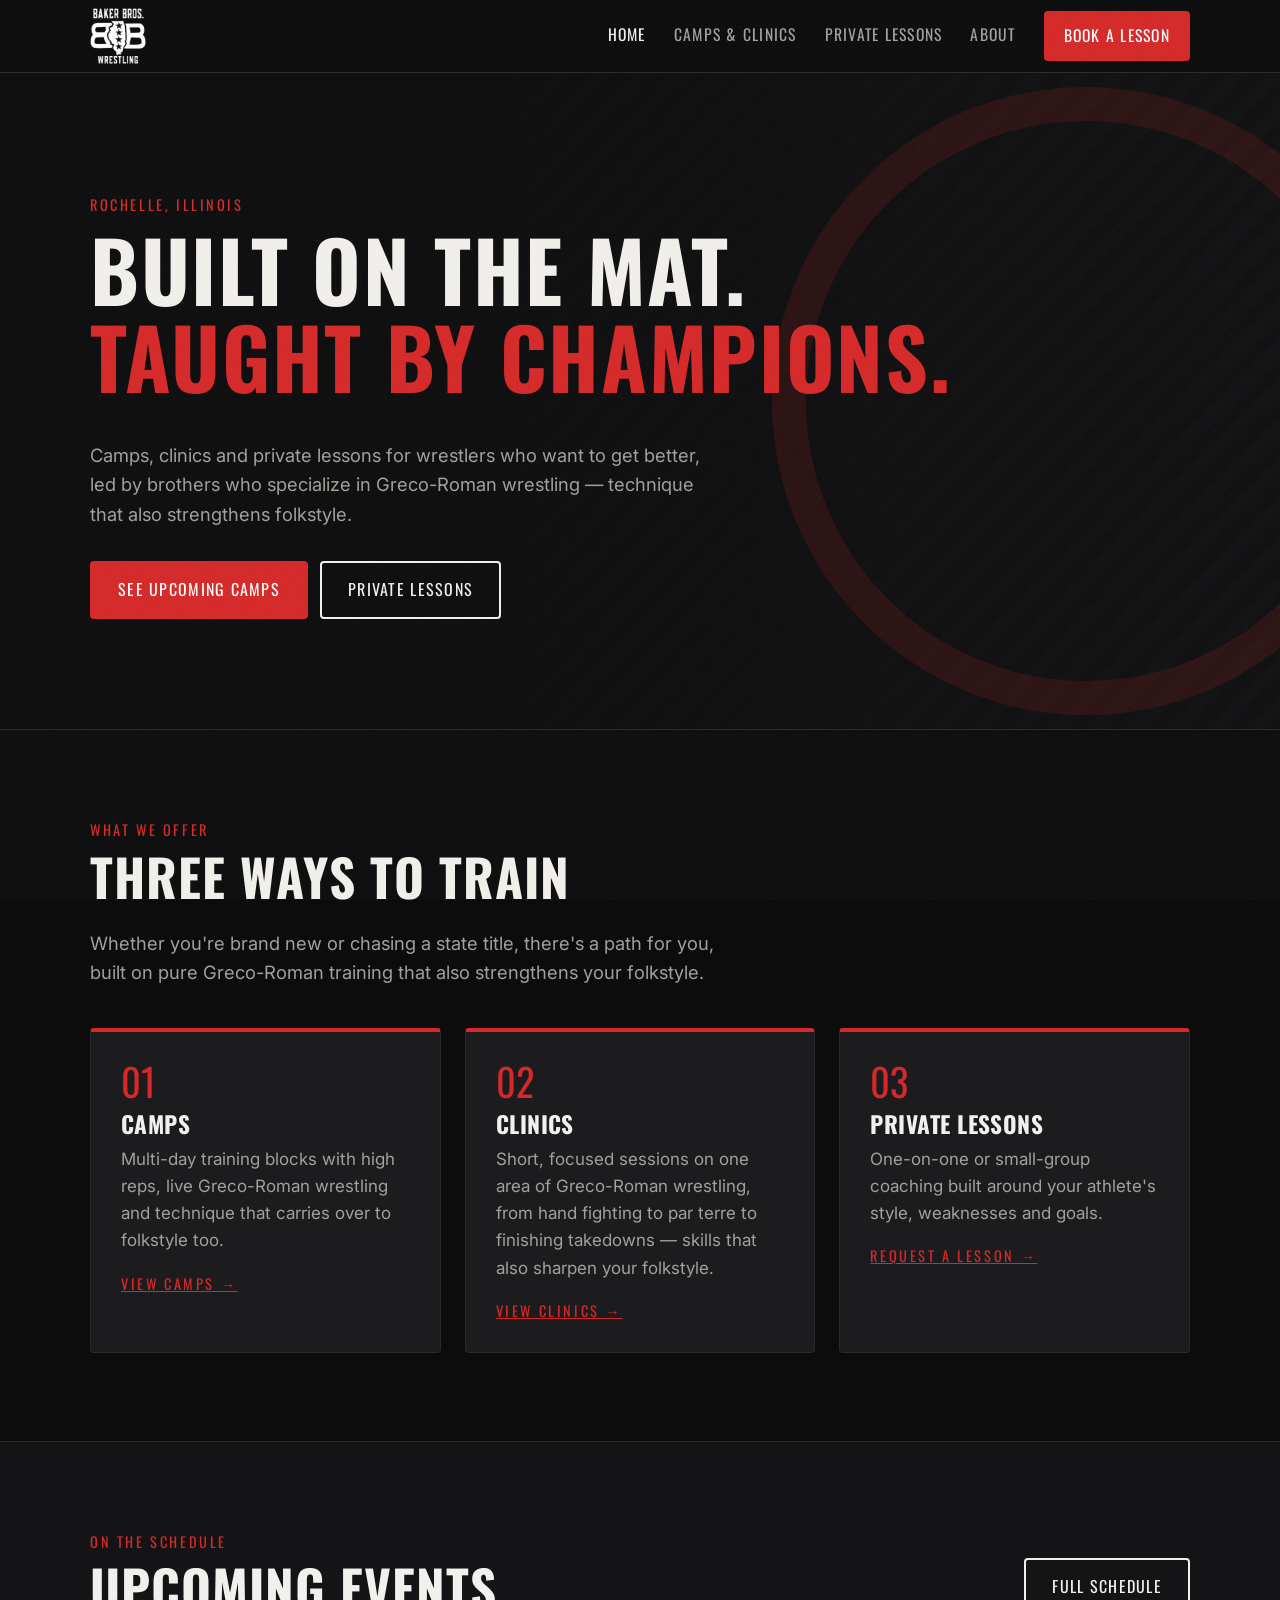
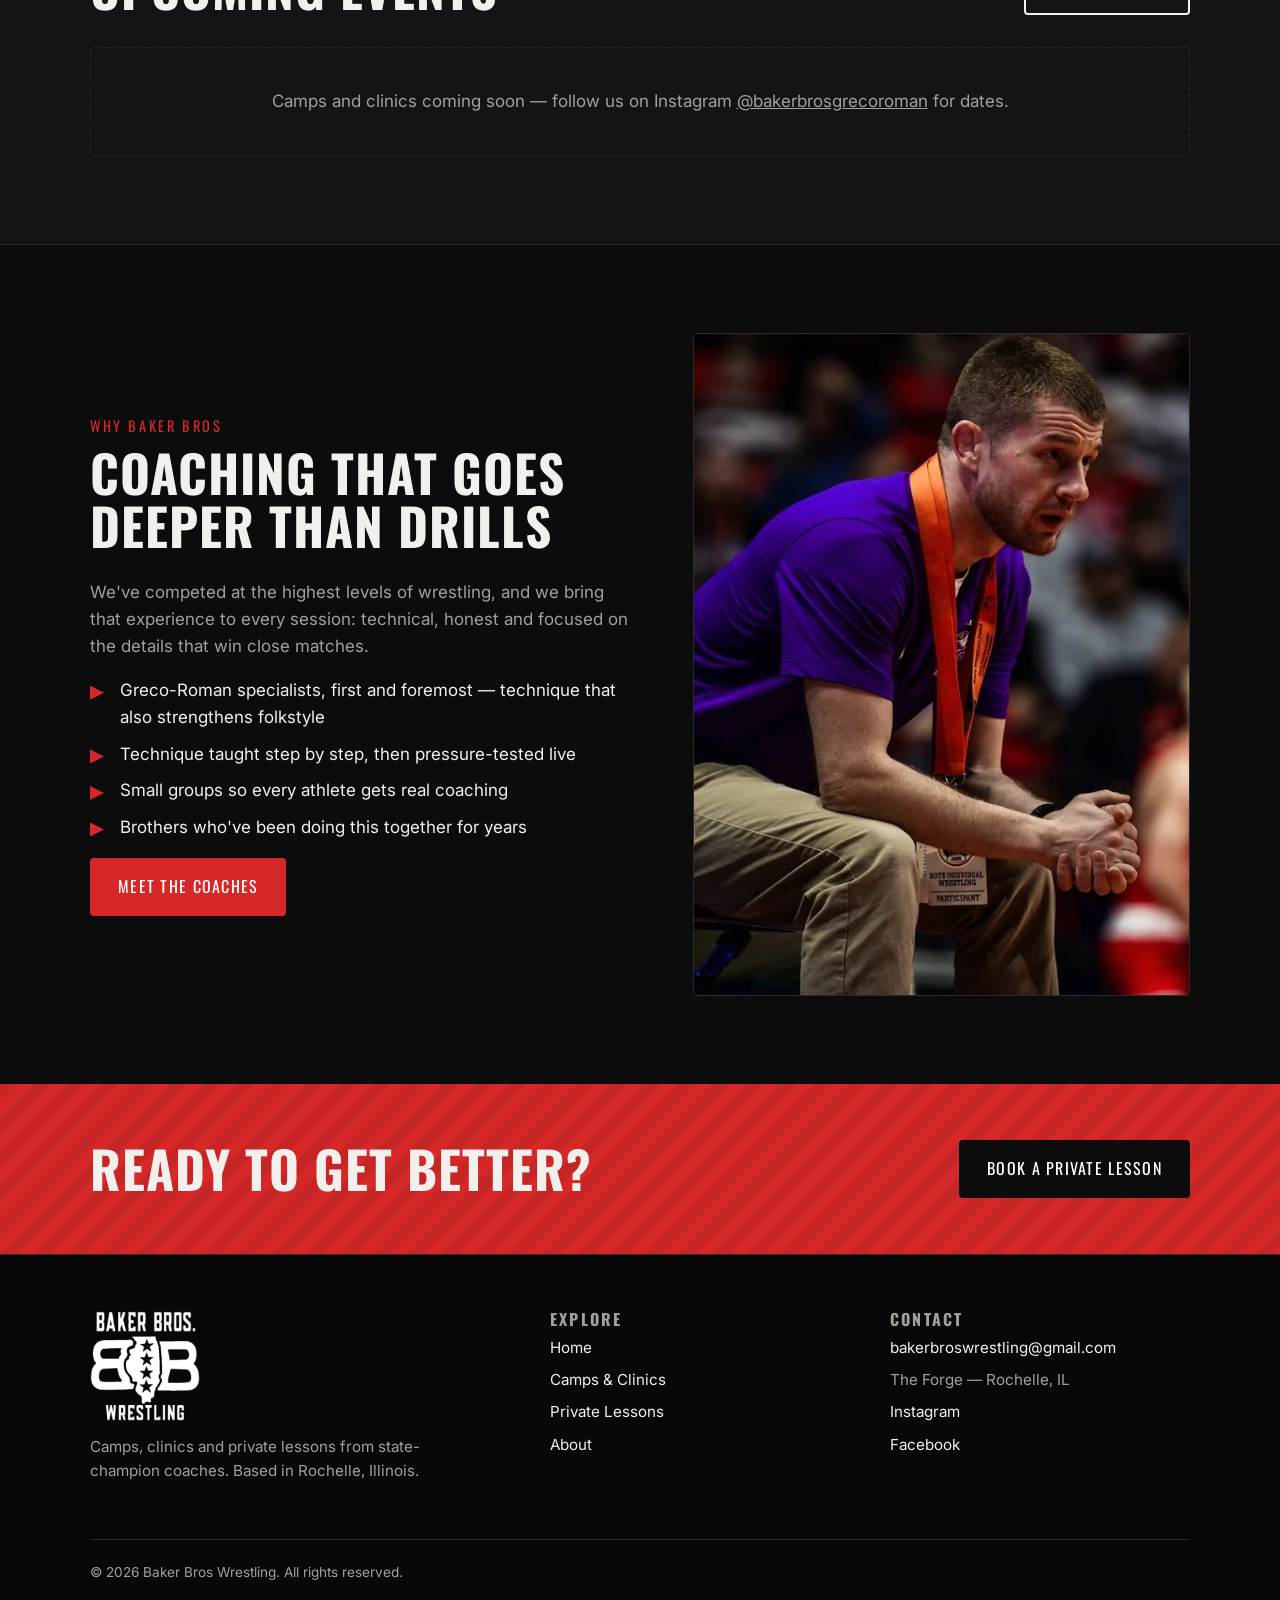
==== commit 7fb31c56: "Rebalance Greco-Roman wording as primary focus, folkstyle as secondary benefit Co-Authored-By: Claud" ====
--- a/index.html
+++ b/index.html
@@ -4,9 +4,9 @@
   <meta charset="UTF-8">
   <meta name="viewport" content="width=device-width, initial-scale=1">
   <title>Baker Bros Wrestling | Camps, Clinics & Private Lessons</title>
-  <meta name="description" content="Greco-Roman wrestling camps, clinics and private lessons in Rochelle, Illinois — technique that carries straight into folkstyle. Led by 2x Illinois state champion and Greco-Roman All-American Nelson Baker.">
+  <meta name="description" content="Greco-Roman wrestling camps, clinics and private lessons in Rochelle, Illinois, with technique that also strengthens folkstyle. Led by 2x Illinois state champion and Greco-Roman All-American Nelson Baker.">
   <meta property="og:title" content="Baker Bros Wrestling | Camps, Clinics & Private Lessons">
-  <meta property="og:description" content="Greco-Roman wrestling camps, clinics and private lessons in Rochelle, Illinois — technique that carries straight into folkstyle. Led by 2x Illinois state champion and Greco-Roman All-American Nelson Baker.">
+  <meta property="og:description" content="Greco-Roman wrestling camps, clinics and private lessons in Rochelle, Illinois, with technique that also strengthens folkstyle. Led by 2x Illinois state champion and Greco-Roman All-American Nelson Baker.">
   <meta property="og:image" content="https://baker-brothers-website.vercel.app/images/apple-touch-icon.png">
   <meta property="og:url" content="https://baker-brothers-website.vercel.app/">
   <meta name="twitter:card" content="summary">
@@ -26,7 +26,7 @@
       <div class="container">
         <span class="eyebrow">Rochelle, Illinois</span>
         <h1>Built on the mat.<span>Taught by champions.</span></h1>
-        <p class="lead">Camps, clinics and private lessons for wrestlers who want to get better, led by brothers who specialize in Greco-Roman technique that carries straight into folkstyle.</p>
+        <p class="lead">Camps, clinics and private lessons for wrestlers who want to get better, led by brothers who specialize in Greco-Roman wrestling — technique that also strengthens folkstyle.</p>
         <div class="btn-row">
           <a class="btn" href="camps.html">See Upcoming Camps</a>
           <a class="btn ghost" href="lessons.html">Private Lessons</a>
@@ -38,18 +38,18 @@
       <div class="container">
         <span class="eyebrow">What we offer</span>
         <h2>Three ways to train</h2>
-        <p class="lead" style="margin-bottom:40px">Whether you're brand new or chasing a state title, there's a path for you — all built on Greco-Roman fundamentals that carry straight into folkstyle.</p>
+        <p class="lead" style="margin-bottom:40px">Whether you're brand new or chasing a state title, there's a path for you, built on pure Greco-Roman training that also strengthens your folkstyle.</p>
         <div class="grid grid-3">
           <div class="card accent-top">
             <span class="num">01</span>
             <h3>Camps</h3>
-            <p class="muted">Multi-day training blocks with high reps, live wrestling and Greco-Roman technique you can take straight to your next folkstyle match.</p>
+            <p class="muted">Multi-day training blocks with high reps, live Greco-Roman wrestling and technique that carries over to folkstyle too.</p>
             <a href="camps.html" class="eyebrow" style="margin:0">View camps →</a>
           </div>
           <div class="card accent-top">
             <span class="num">02</span>
             <h3>Clinics</h3>
-            <p class="muted">Short, focused sessions on one area of Greco-Roman wrestling, from hand fighting to par terre to finishing takedowns — skills built to carry into folkstyle.</p>
+            <p class="muted">Short, focused sessions on one area of Greco-Roman wrestling, from hand fighting to par terre to finishing takedowns — skills that also sharpen your folkstyle.</p>
             <a href="camps.html" class="eyebrow" style="margin:0">View clinics →</a>
           </div>
           <div class="card accent-top">
@@ -82,7 +82,7 @@
           <h2>Coaching that goes deeper than drills</h2>
           <p class="muted">We've competed at the highest levels of wrestling, and we bring that experience to every session: technical, honest and focused on the details that win close matches.</p>
           <ul class="checklist">
-            <li>Greco-Roman specialists — technique built to carry straight into folkstyle</li>
+            <li>Greco-Roman specialists, first and foremost — technique that also strengthens folkstyle</li>
             <li>Technique taught step by step, then pressure-tested live</li>
             <li>Small groups so every athlete gets real coaching</li>
             <li>Brothers who've been doing this together for years</li>
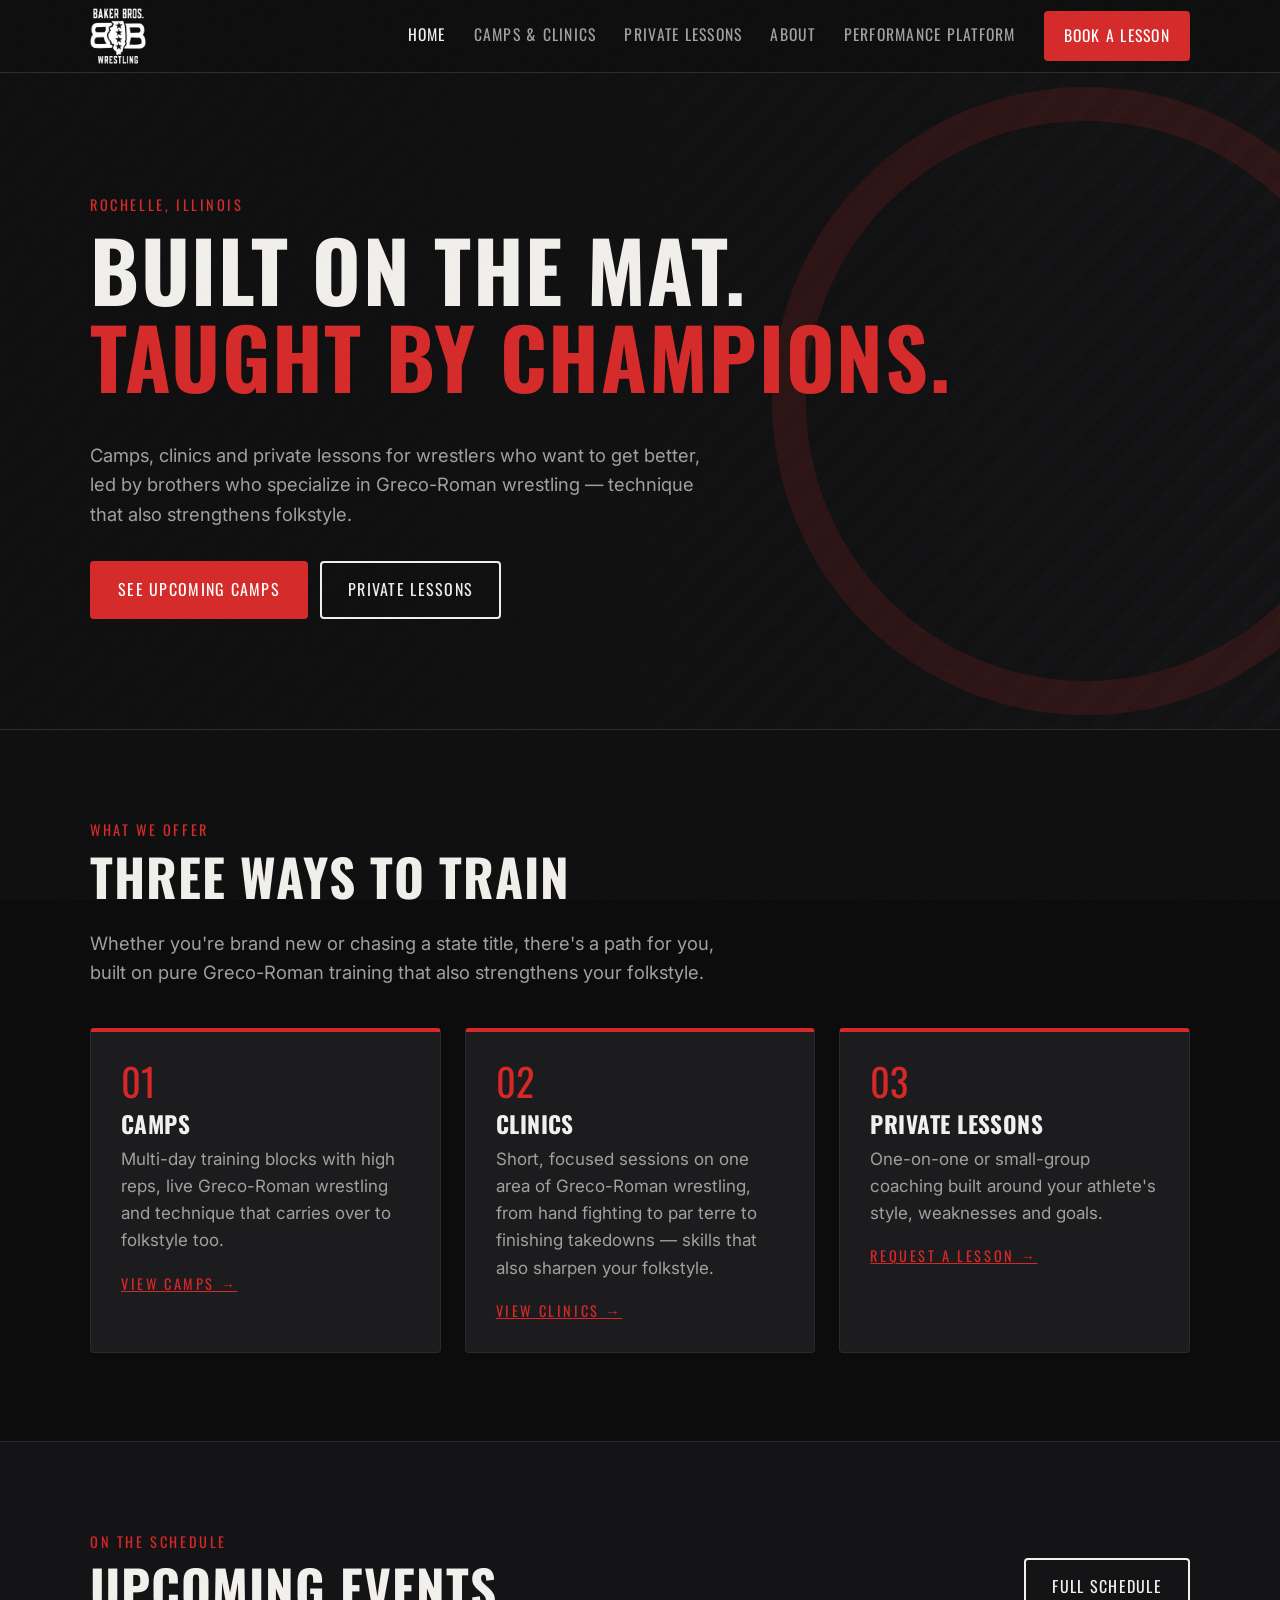
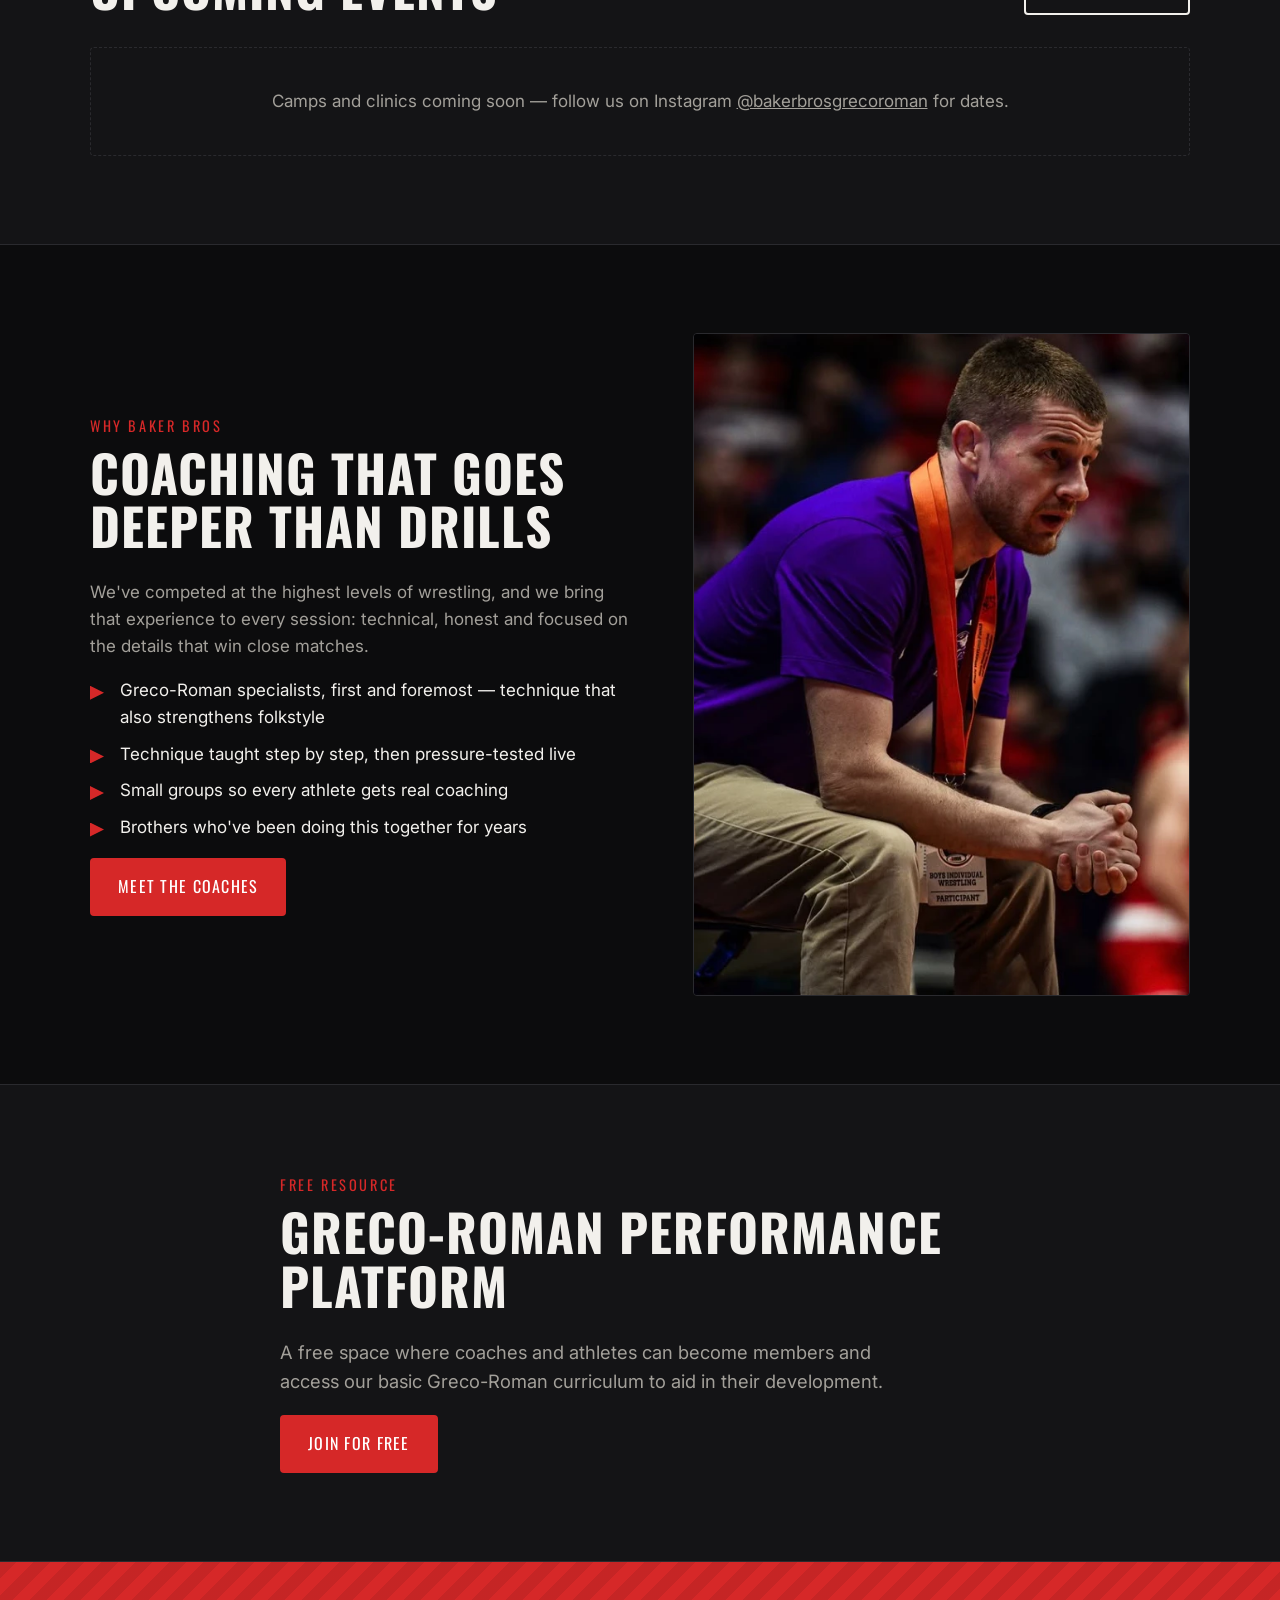
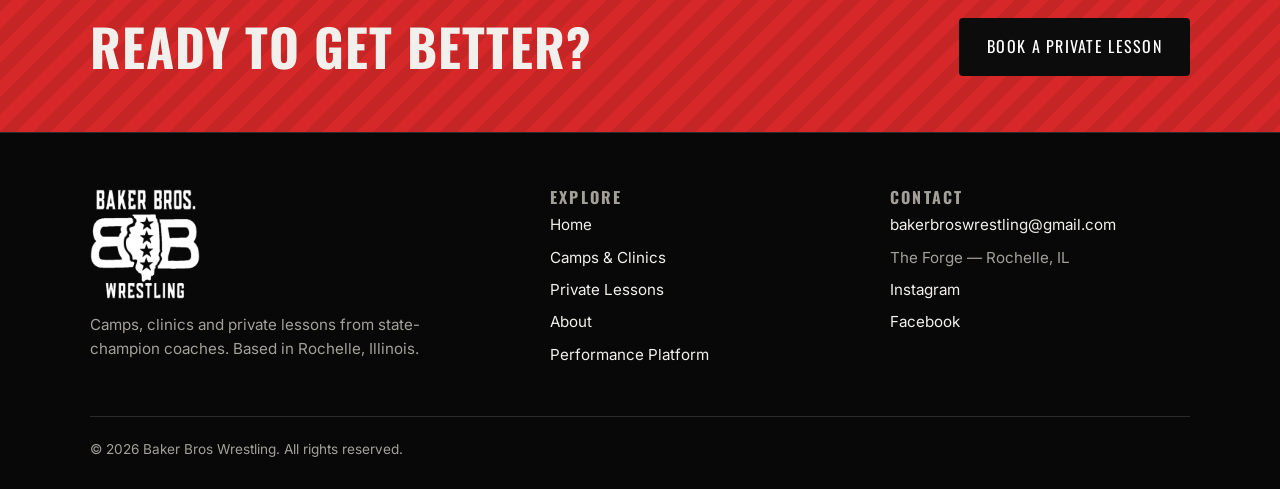
==== commit bf0fbb66: "Add Performance Platform description section to home page Co-Authored-By: Claude Sonnet 5 <noreply@a" ====
--- a/index.html
+++ b/index.html
@@ -93,6 +93,15 @@
       </div>
     </section>
 
+    <section class="section alt">
+      <div class="container" style="max-width:760px">
+        <span class="eyebrow">Free resource</span>
+        <h2>Greco-Roman Performance Platform</h2>
+        <p class="lead">A free space where coaches and athletes can become members and access our basic Greco-Roman curriculum to aid in their development.</p>
+        <a class="btn" href="https://www.skool.com/baker-bros-greco-roman-4869" target="_blank" rel="noopener">Join for Free</a>
+      </div>
+    </section>
+
     <section class="cta-band">
       <div class="container">
         <h2>Ready to get better?</h2>
